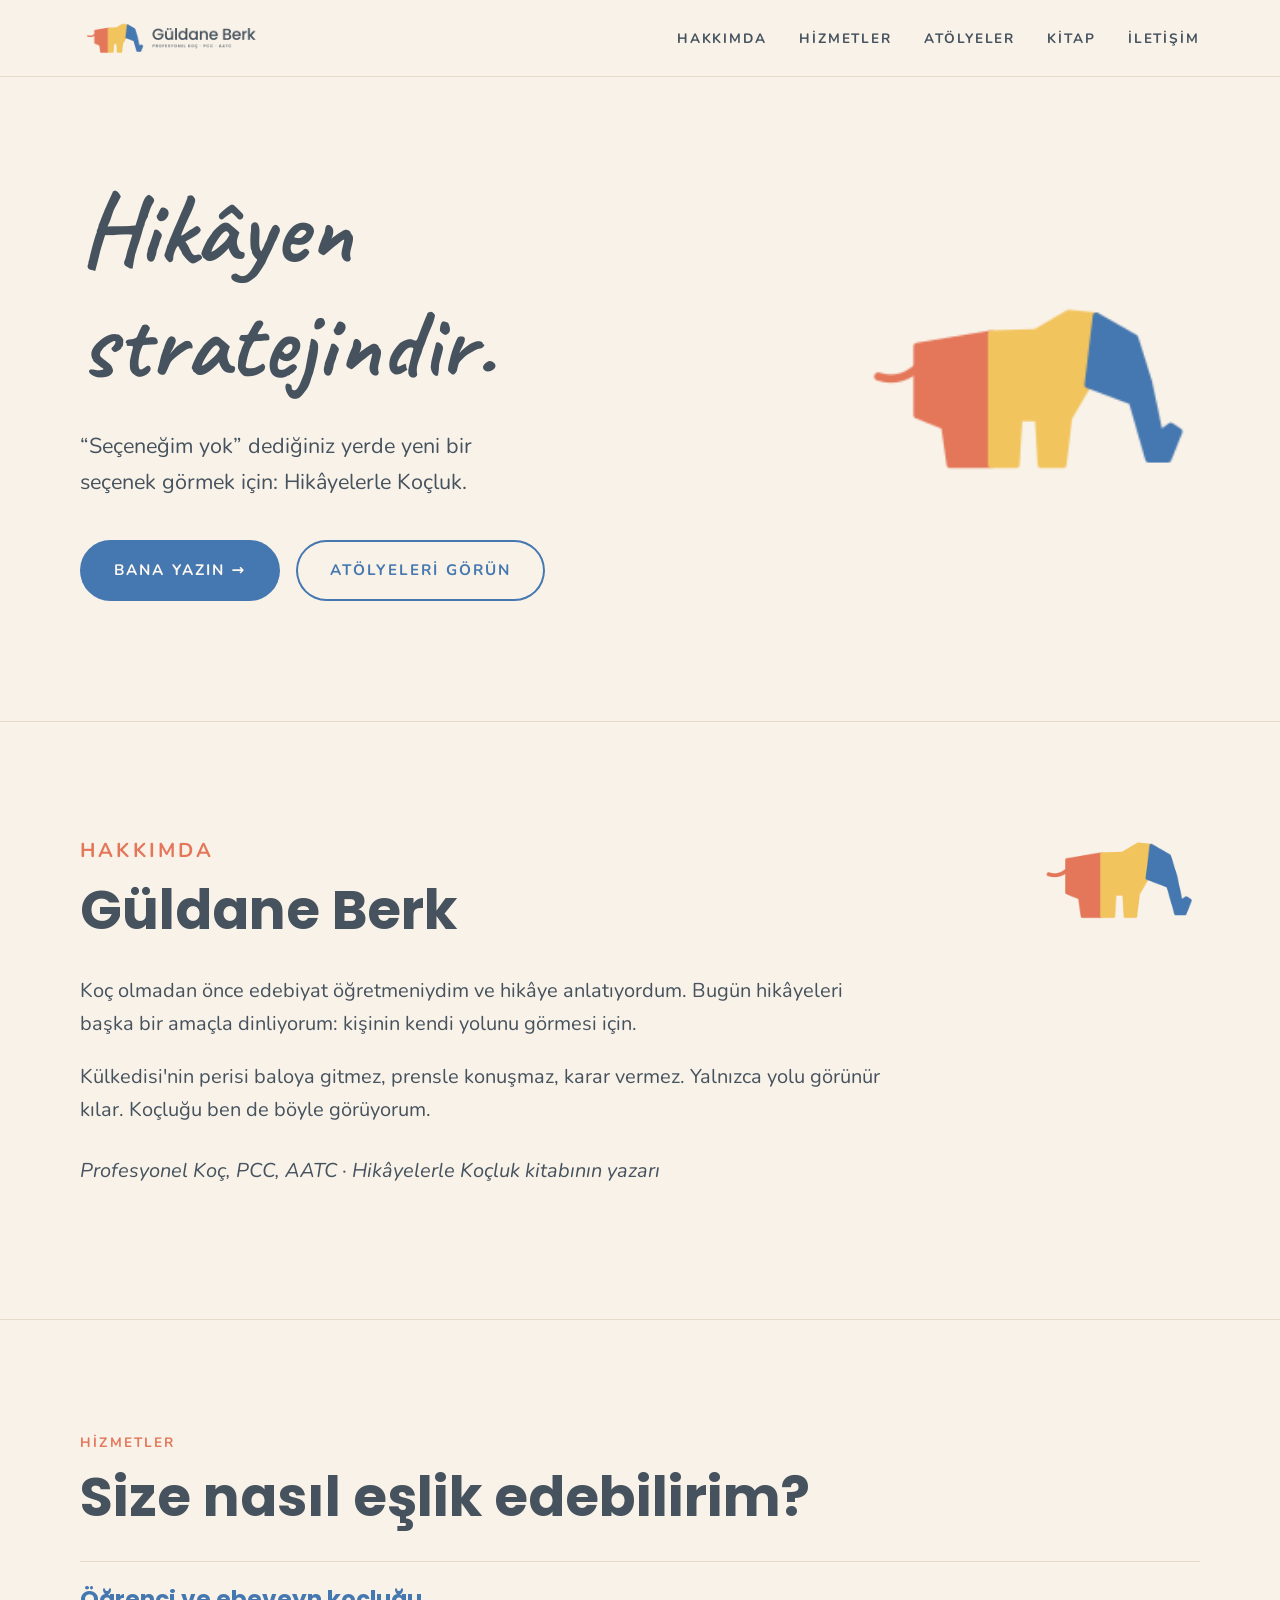
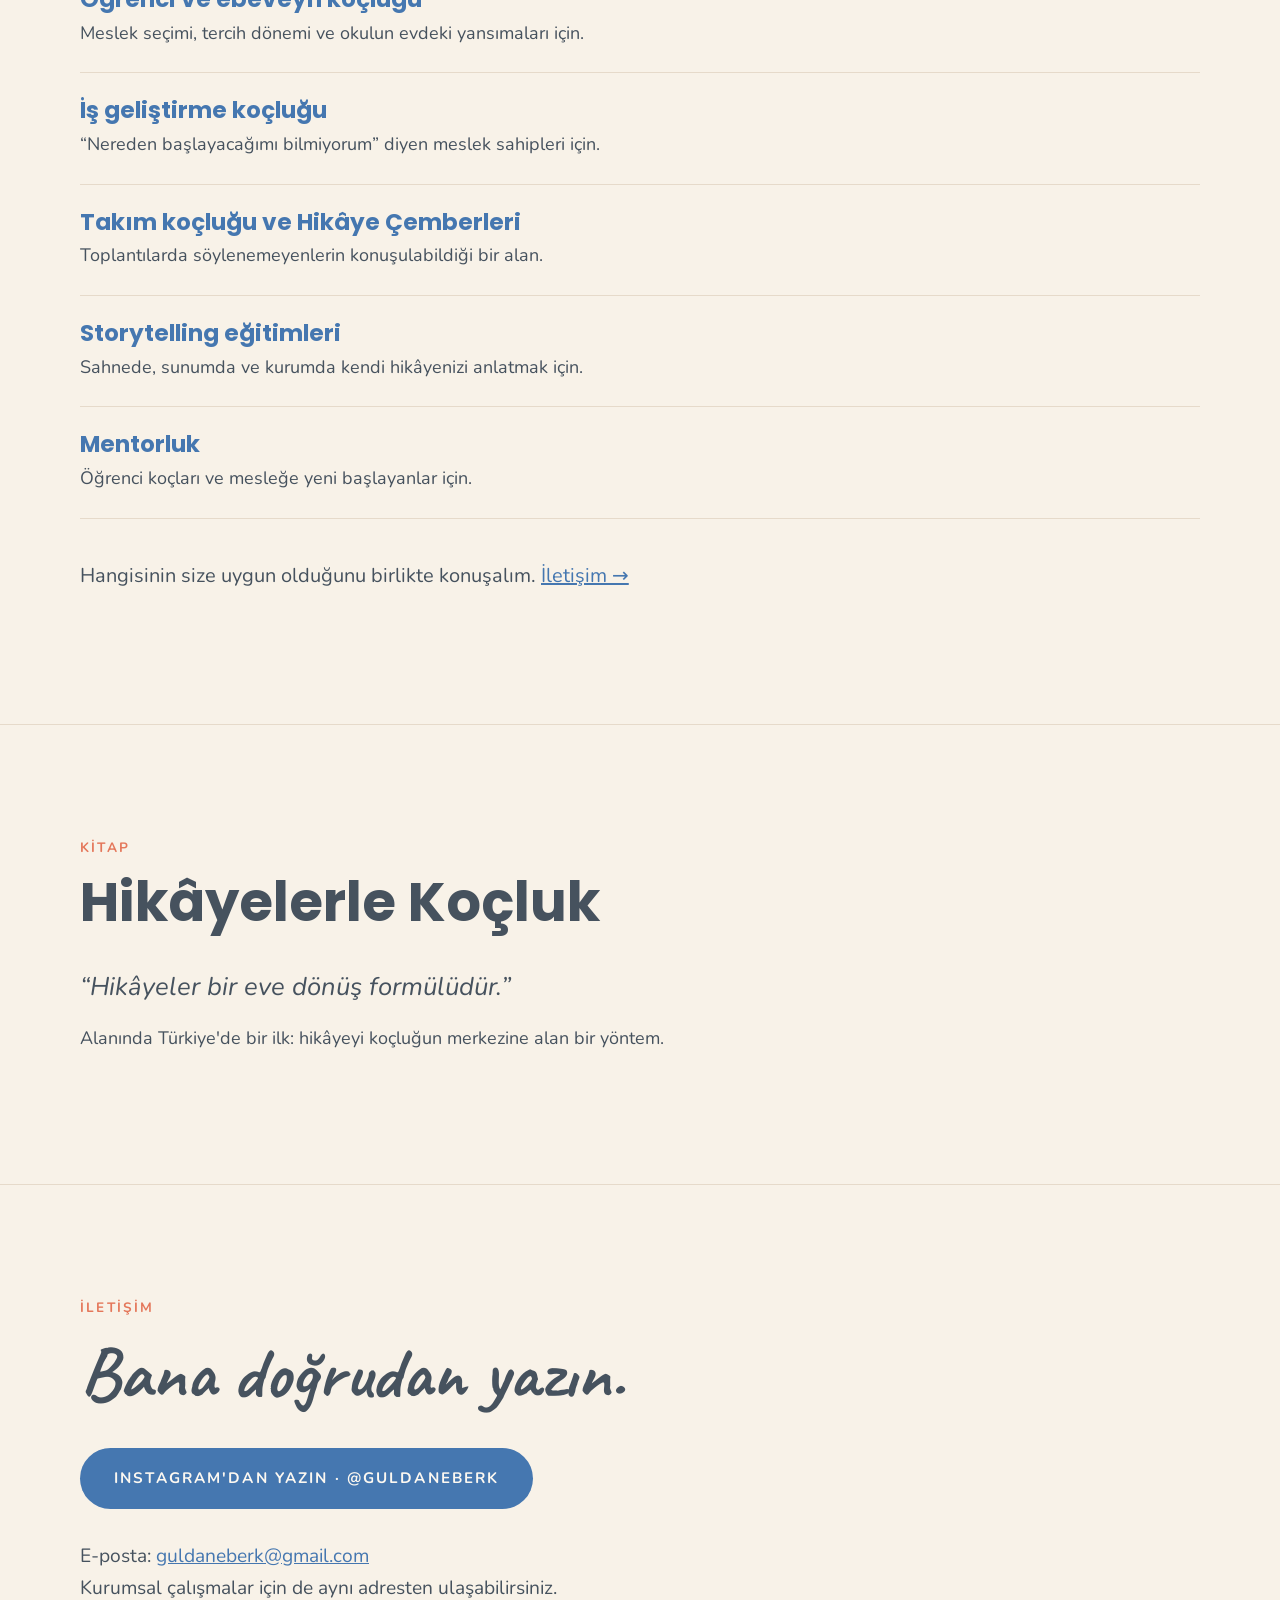
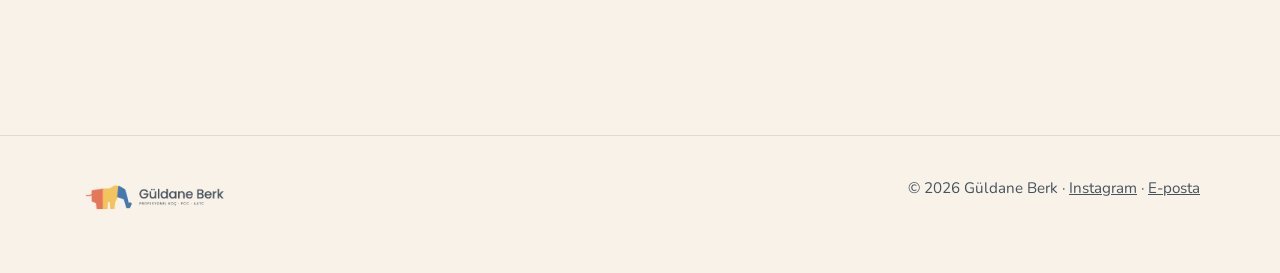
==== index.html @ 50db598b "İlk sürüm: ana sayfa, menü, Atölyeler ve örnek etkinlik sayfası Co-Authored-By: Claude Opus 5.5 <nor" ====
<!DOCTYPE html>
<html lang="tr">
<head>
  <meta charset="utf-8">
  <meta name="viewport" content="width=device-width, initial-scale=1">
  <title>Güldane Berk · Hikâyelerle Koçluk</title>
  <meta name="description" content="Profesyonel Koç Güldane Berk (PCC, AATC). Hikâyelerle Koçluk: öğrenci ve ebeveyn koçluğu, iş geliştirme koçluğu, takım koçluğu, storytelling eğitimleri ve atölyeler.">
  <link rel="icon" type="image/png" href="assets/img/fil.png">
  <link rel="stylesheet" href="assets/css/site.css">
</head>
<body>

<header class="ust">
  <div class="kap">
    <a class="logo" href="./" aria-label="Güldane Berk ana sayfa"><img src="assets/img/logo-yatay.png" alt="Güldane Berk"></a>
    <button class="menu-dugme" aria-expanded="false" aria-controls="menu" aria-label="Menü"><span></span><span></span><span></span></button>
    <ul class="menu" id="menu">
      <li><a href="#hakkimda">Hakkımda</a></li>
      <li><a href="#hizmetler">Hizmetler</a></li>
      <li><a href="atolyeler/">Atölyeler</a></li>
      <li><a href="#kitap">Kitap</a></li>
      <li><a href="#iletisim">İletişim</a></li>
    </ul>
  </div>
</header>

<main>

  <!-- 1. Giriş -->
  <section class="giris" id="giris">
    <div class="kap">
      <div>
        <h1>Hikâyen stratejindir.</h1>
        <p class="alt">“Seçeneğim yok” dediğiniz yerde yeni bir seçenek görmek için: Hikâyelerle Koçluk.</p>
        <div class="dugmeler">
          <a class="dugme" href="https://ig.me/m/guldaneberk">Bana yazın →</a>
          <a class="dugme ikincil" href="atolyeler/">Atölyeleri görün</a>
        </div>
      </div>
      <img class="fil" src="assets/img/fil.png" alt="" aria-hidden="true">
    </div>
  </section>

  <!-- 2. Hakkımda -->
  <section class="hakkimda" id="hakkimda">
    <div class="kap">
      <div class="govde">
        <p class="etiket">Hakkımda</p>
        <h2>Güldane Berk</h2>
        <p>Koç olmadan önce edebiyat öğretmeniydim ve hikâye anlatıyordum. Bugün hikâyeleri başka bir amaçla dinliyorum: kişinin kendi yolunu görmesi için.</p>
        <p>Külkedisi'nin perisi baloya gitmez, prensle konuşmaz, karar vermez. Yalnızca yolu görünür kılar. Koçluğu ben de böyle görüyorum.</p>
        <p class="unvan">Profesyonel Koç, PCC, AATC · Hikâyelerle Koçluk kitabının yazarı</p>
      </div>
      <img class="fil-kucuk" src="assets/img/fil.png" alt="" aria-hidden="true">
    </div>
  </section>

  <!-- 3. Hizmetler -->
  <section id="hizmetler">
    <div class="kap">
      <p class="etiket">Hizmetler</p>
      <h2>Size nasıl eşlik edebilirim?</h2>
      <ul class="liste">
        <li><h3>Öğrenci ve ebeveyn koçluğu</h3><p>Meslek seçimi, tercih dönemi ve okulun evdeki yansımaları için.</p></li>
        <li><h3>İş geliştirme koçluğu</h3><p>“Nereden başlayacağımı bilmiyorum” diyen meslek sahipleri için.</p></li>
        <li><h3>Takım koçluğu ve Hikâye Çemberleri</h3><p>Toplantılarda söylenemeyenlerin konuşulabildiği bir alan.</p></li>
        <li><h3>Storytelling eğitimleri</h3><p>Sahnede, sunumda ve kurumda kendi hikâyenizi anlatmak için.</p></li>
        <li><h3>Mentorluk</h3><p>Öğrenci koçları ve mesleğe yeni başlayanlar için.</p></li>
      </ul>
      <p class="liste-alt">Hangisinin size uygun olduğunu birlikte konuşalım. <a href="#iletisim">İletişim →</a></p>
    </div>
  </section>

  <!-- 4. Kitap -->
  <section id="kitap">
    <div class="kap">
      <p class="etiket">Kitap</p>
      <h2>Hikâyelerle Koçluk</h2>
      <p class="alinti">“Hikâyeler bir eve dönüş formülüdür.”</p>
      <p>Alanında Türkiye'de bir ilk: hikâyeyi koçluğun merkezine alan bir yöntem.</p>
      <!-- Satış bağlantısı gelince: <a class="dugme" href="BAĞLANTI">Kitabı edinin</a> -->
    </div>
  </section>

  <!-- 5. İletişim -->
  <section class="iletisim" id="iletisim">
    <div class="kap">
      <p class="etiket">İletişim</p>
      <h2>Bana doğrudan yazın.</h2>
      <a class="dugme" href="https://ig.me/m/guldaneberk">Instagram'dan yazın · @guldaneberk</a>
      <div class="bilgi">
        <p>E-posta: <a href="mailto:guldaneberk@gmail.com">guldaneberk@gmail.com</a><br>
        Kurumsal çalışmalar için de aynı adresten ulaşabilirsiniz.</p>
      </div>
    </div>
  </section>

</main>

<footer class="alt-bilgi">
  <div class="kap">
    <img src="assets/img/logo-yatay.png" alt="Güldane Berk">
    <p>© 2026 Güldane Berk · <a href="https://instagram.com/guldaneberk">Instagram</a> · <a href="mailto:guldaneberk@gmail.com">E-posta</a></p>
  </div>
</footer>

<script src="assets/js/menu.js"></script>
</body>
</html>
---- assets/css/site.css ----
/* guldaneberk.com — Sıcak Düzen */

@font-face { font-family: "Poppins"; src: url("../fonts/poppins-regular.woff") format("woff"); font-weight: 400; font-display: swap; }
@font-face { font-family: "Poppins"; src: url("../fonts/poppins-medium.woff") format("woff"); font-weight: 500; font-display: swap; }
@font-face { font-family: "Poppins"; src: url("../fonts/poppins-semibold.woff") format("woff"); font-weight: 600; font-display: swap; }
@font-face { font-family: "Poppins"; src: url("../fonts/poppins-bold.woff") format("woff"); font-weight: 700; font-display: swap; }
@font-face { font-family: "Caveat"; src: url("../fonts/caveat.woff") format("woff"); font-weight: 400 700; font-display: swap; }
@font-face { font-family: "Nunito"; src: url("../fonts/nunito.woff") format("woff"); font-weight: 200 1000; font-style: normal; font-display: swap; }
@font-face { font-family: "Nunito"; src: url("../fonts/nunito-italic.woff") format("woff"); font-weight: 200 1000; font-style: italic; font-display: swap; }

:root {
  --gok: #4577B0;      /* Gök Mavisi — ana renk */
  --mercan: #E4775A;   /* Mercan — vurgu */
  --gunes: #F2C45E;    /* Güneş — ikinci vurgu */
  --murekkep: #46525E; /* Mürekkep Gri — bütün metinler */
  --kum: #E6DACA;      /* Kum — çizgi, çerçeve */
  --kagit: #F8F2E8;    /* Defter Kâğıdı — zemin */
  --kart: #FCF8F1;     /* Açık kart */
  --genislik: 1120px;
  --baslik: "Poppins", system-ui, sans-serif;
  --elyazisi: "Caveat", cursive;
  --govde: "Nunito", system-ui, sans-serif;
}

* { box-sizing: border-box; }
html { scroll-behavior: smooth; scroll-padding-top: 88px; }
body {
  margin: 0;
  background: var(--kagit);
  color: var(--murekkep);
  font-family: var(--govde);
  font-size: 1.125rem;
  line-height: 1.65;
  -webkit-font-smoothing: antialiased;
}
img { max-width: 100%; display: block; }
a { color: var(--gok); }
a:focus-visible, button:focus-visible { outline: 2px solid var(--gok); outline-offset: 3px; border-radius: 4px; }

.kap { width: min(100% - 48px, var(--genislik)); margin-inline: auto; }

/* Üst menü */
.ust {
  position: sticky; top: 0; z-index: 10;
  background: rgba(248, 242, 232, 0.94);
  backdrop-filter: blur(6px);
  border-bottom: 1px solid var(--kum);
}
.ust .kap { display: flex; align-items: center; justify-content: space-between; height: 76px; }
.ust .logo img { height: 44px; width: auto; }
.menu { display: flex; gap: 32px; list-style: none; margin: 0; padding: 0; }
.menu a {
  font-family: var(--govde); font-weight: 700; font-size: 0.85rem;
  letter-spacing: 0.14em; text-transform: uppercase; text-decoration: none;
  color: var(--murekkep); padding: 6px 0; border-bottom: 2px solid transparent;
}
.menu a:hover, .menu a[aria-current="page"] { border-bottom-color: var(--mercan); }
.menu-dugme { display: none; background: none; border: 0; padding: 8px; cursor: pointer; color: var(--murekkep); }
.menu-dugme span { display: block; width: 24px; height: 2px; background: currentColor; margin: 5px 0; }

@media (max-width: 860px) {
  .menu-dugme { display: block; }
  .menu {
    display: none; position: absolute; top: 76px; left: 0; right: 0;
    flex-direction: column; gap: 0; background: var(--kagit);
    border-bottom: 1px solid var(--kum); padding: 8px 24px 20px;
  }
  .menu.acik { display: flex; }
  .menu a { display: block; padding: 14px 0; border-bottom: 1px solid var(--kum); }
}

/* Bölümler */
section { padding: 112px 0; }
section + section { border-top: 1px solid var(--kum); }
.etiket {
  font-family: var(--govde); font-weight: 700; font-size: 0.85rem;
  letter-spacing: 0.16em; text-transform: uppercase; color: var(--mercan); margin: 0 0 12px;
}
h1, h2, h3 { font-family: var(--baslik); font-weight: 700; line-height: 1.15; margin: 0; }
h2 { font-size: clamp(2.2rem, 4.5vw, 3.4rem); margin-bottom: 32px; }
h3 { font-size: 1.45rem; color: var(--gok); margin-bottom: 6px; }
p { margin: 0 0 1em; max-width: 68ch; }
.elyazisi { font-family: var(--elyazisi); font-weight: 700; line-height: 1.05; }

/* Giriş */
.giris { padding: 96px 0 120px; }
.giris .kap { display: grid; grid-template-columns: 1.4fr 1fr; gap: 48px; align-items: center; }
.giris h1 { font-family: var(--elyazisi); font-size: clamp(3.4rem, 8vw, 6.2rem); margin-bottom: 28px; }
.giris .alt { font-size: 1.35rem; max-width: 34ch; margin-bottom: 40px; }
.giris .fil { justify-self: end; width: min(100%, 340px); }
@media (max-width: 760px) {
  .giris .kap { grid-template-columns: 1fr; }
  .giris .fil { justify-self: start; width: 200px; order: -1; }
}

.dugme {
  display: inline-block; background: var(--gok); color: var(--kart);
  font-weight: 700; font-size: 0.95rem; letter-spacing: 0.14em; text-transform: uppercase;
  text-decoration: none; padding: 18px 34px; border-radius: 999px;
  transition: background 0.15s ease;
}
.dugme:hover { background: #3A6699; }
.dugme.ikincil { background: transparent; color: var(--gok); box-shadow: inset 0 0 0 2px var(--gok); }
.dugme.ikincil:hover { background: var(--gok); color: var(--kart); }
.dugmeler { display: flex; gap: 16px; flex-wrap: wrap; }

/* Hakkımda */
.hakkimda .kap { display: grid; grid-template-columns: 1fr auto; gap: 48px; }
.hakkimda .fil-kucuk { width: 160px; }
.hakkimda .govde p { font-size: 1.25rem; }
.unvan { font-style: italic; margin-top: 28px; }
@media (max-width: 760px) { .hakkimda .kap { grid-template-columns: 1fr; } .hakkimda .fil-kucuk { display: none; } }

/* Hizmetler */
.liste { list-style: none; margin: 0; padding: 0; border-top: 1px solid var(--kum); }
.liste li { padding: 24px 0; border-bottom: 1px solid var(--kum); }
.liste p { margin: 0; }
.liste-alt { margin-top: 40px; font-size: 1.25rem; }

/* Kitap */
.alinti { font-style: italic; font-size: 1.6rem; margin-bottom: 16px; }

/* İletişim */
.iletisim h2 { font-family: var(--elyazisi); font-size: clamp(3rem, 6vw, 4.6rem); }
.iletisim .bilgi { margin-top: 32px; font-size: 1.2rem; }

/* Atölyeler */
.kartlar { display: grid; grid-template-columns: repeat(auto-fill, minmax(320px, 1fr)); gap: 28px; margin-top: 48px; }
.kart {
  background: var(--kart); border: 1px solid var(--kum); border-radius: 20px;
  padding: 32px; display: flex; flex-direction: column;
}
.kart .kimler { margin-bottom: 18px; }
.kart .detay { font-size: 1rem; margin: 0; }
.kart .detay span { display: block; }
.kart .ileri { margin-top: auto; padding-top: 24px; font-weight: 700; letter-spacing: 0.12em; font-size: 0.85rem; text-transform: uppercase; text-decoration: none; }
.kart .ileri:hover { text-decoration: underline; }

/* Etkinlik sayfası */
.etkinlik h1 { font-size: clamp(2.4rem, 5vw, 3.8rem); margin-bottom: 28px; }
.kazanim { padding-left: 1.2em; margin: 0 0 32px; }
.kazanim li { margin-bottom: 6px; }
.bilgi-kutu {
  background: var(--kart); border: 1px solid var(--kum); border-radius: 20px;
  padding: 28px 32px; margin: 32px 0 40px; display: grid;
  grid-template-columns: repeat(auto-fit, minmax(180px, 1fr)); gap: 20px;
}
.bilgi-kutu dt { font-weight: 700; font-size: 0.8rem; letter-spacing: 0.14em; text-transform: uppercase; color: var(--mercan); }
.bilgi-kutu dd { margin: 4px 0 0; }
.geri { display: inline-block; margin-bottom: 32px; font-weight: 700; text-decoration: none; font-size: 0.95rem; }
.taslak-uyari {
  background: var(--gunes); color: var(--murekkep); text-align: center;
  font-size: 0.9rem; font-weight: 700; padding: 8px 16px;
}

/* Alt bilgi */
.alt-bilgi { border-top: 1px solid var(--kum); padding: 40px 0 56px; font-size: 0.95rem; }
.alt-bilgi .kap { display: flex; justify-content: space-between; align-items: center; gap: 24px; flex-wrap: wrap; }
.alt-bilgi img { height: 36px; width: auto; }
.alt-bilgi a { color: var(--murekkep); }
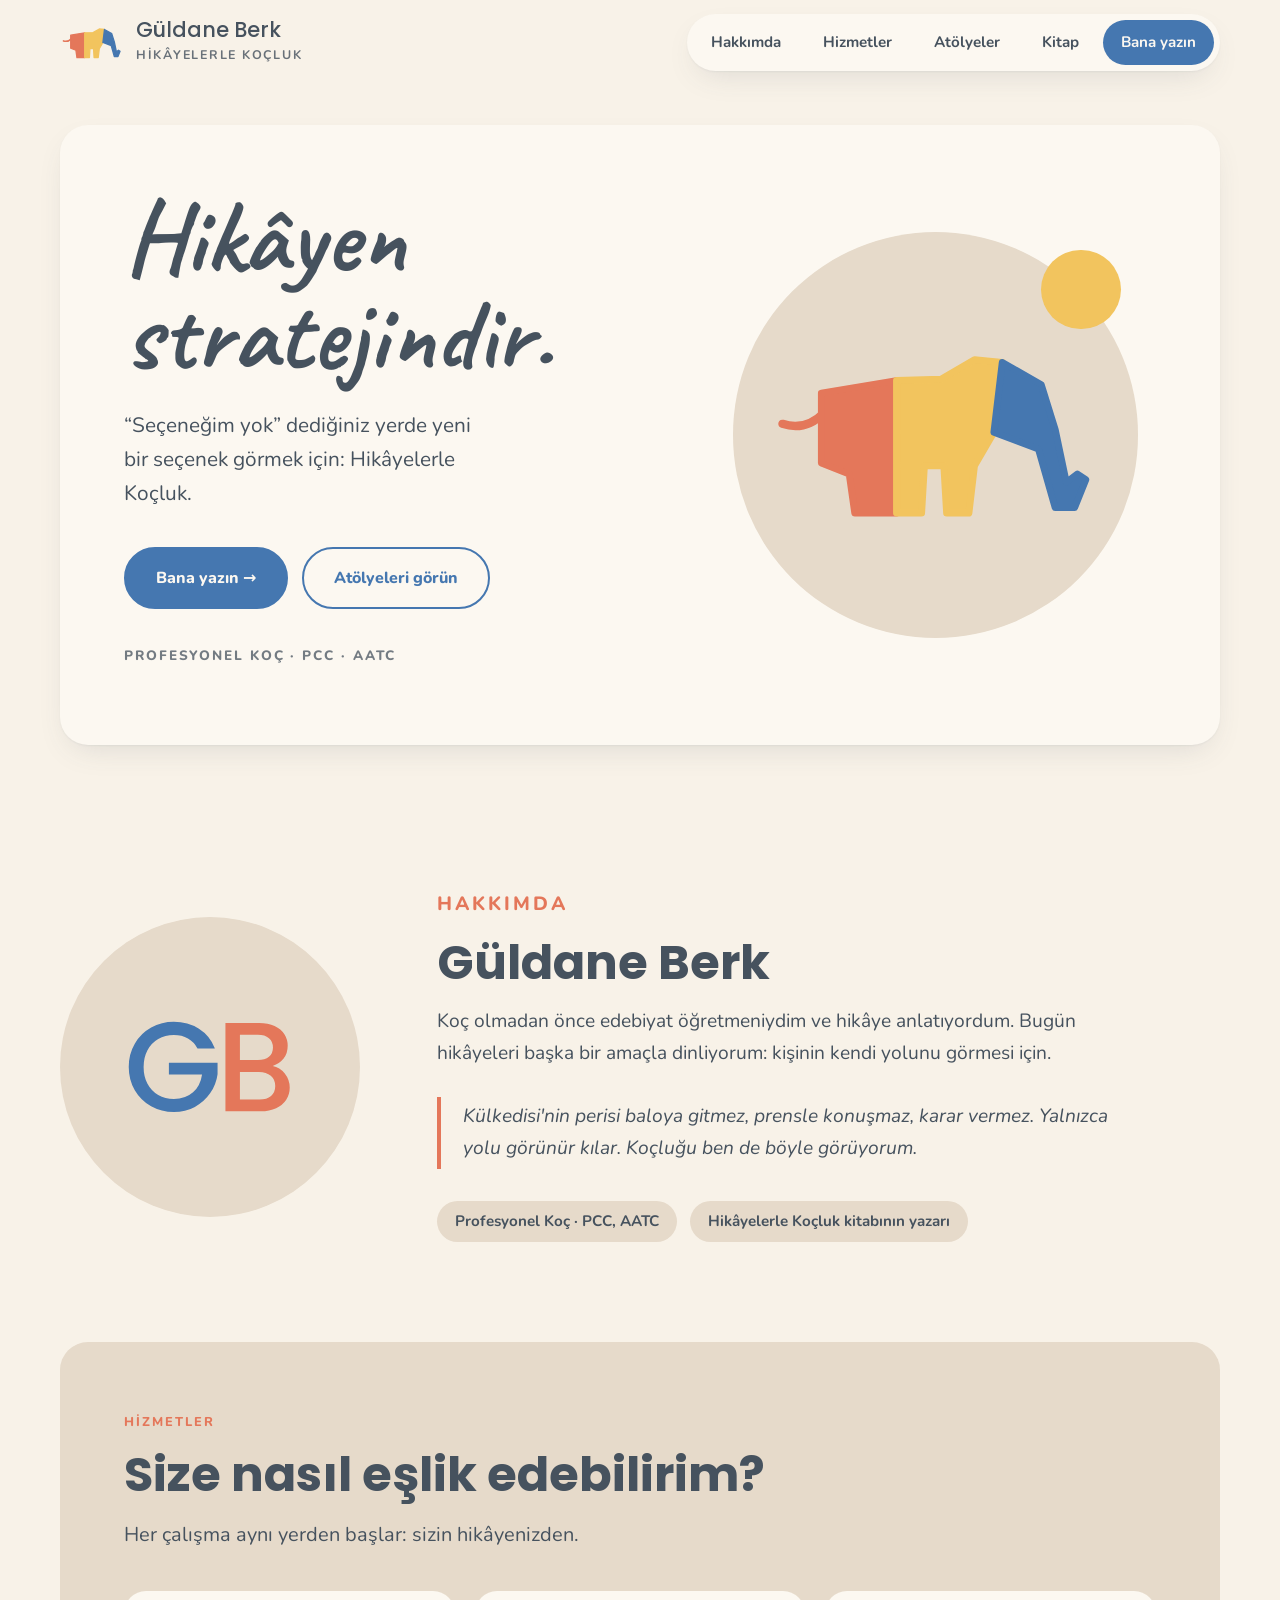
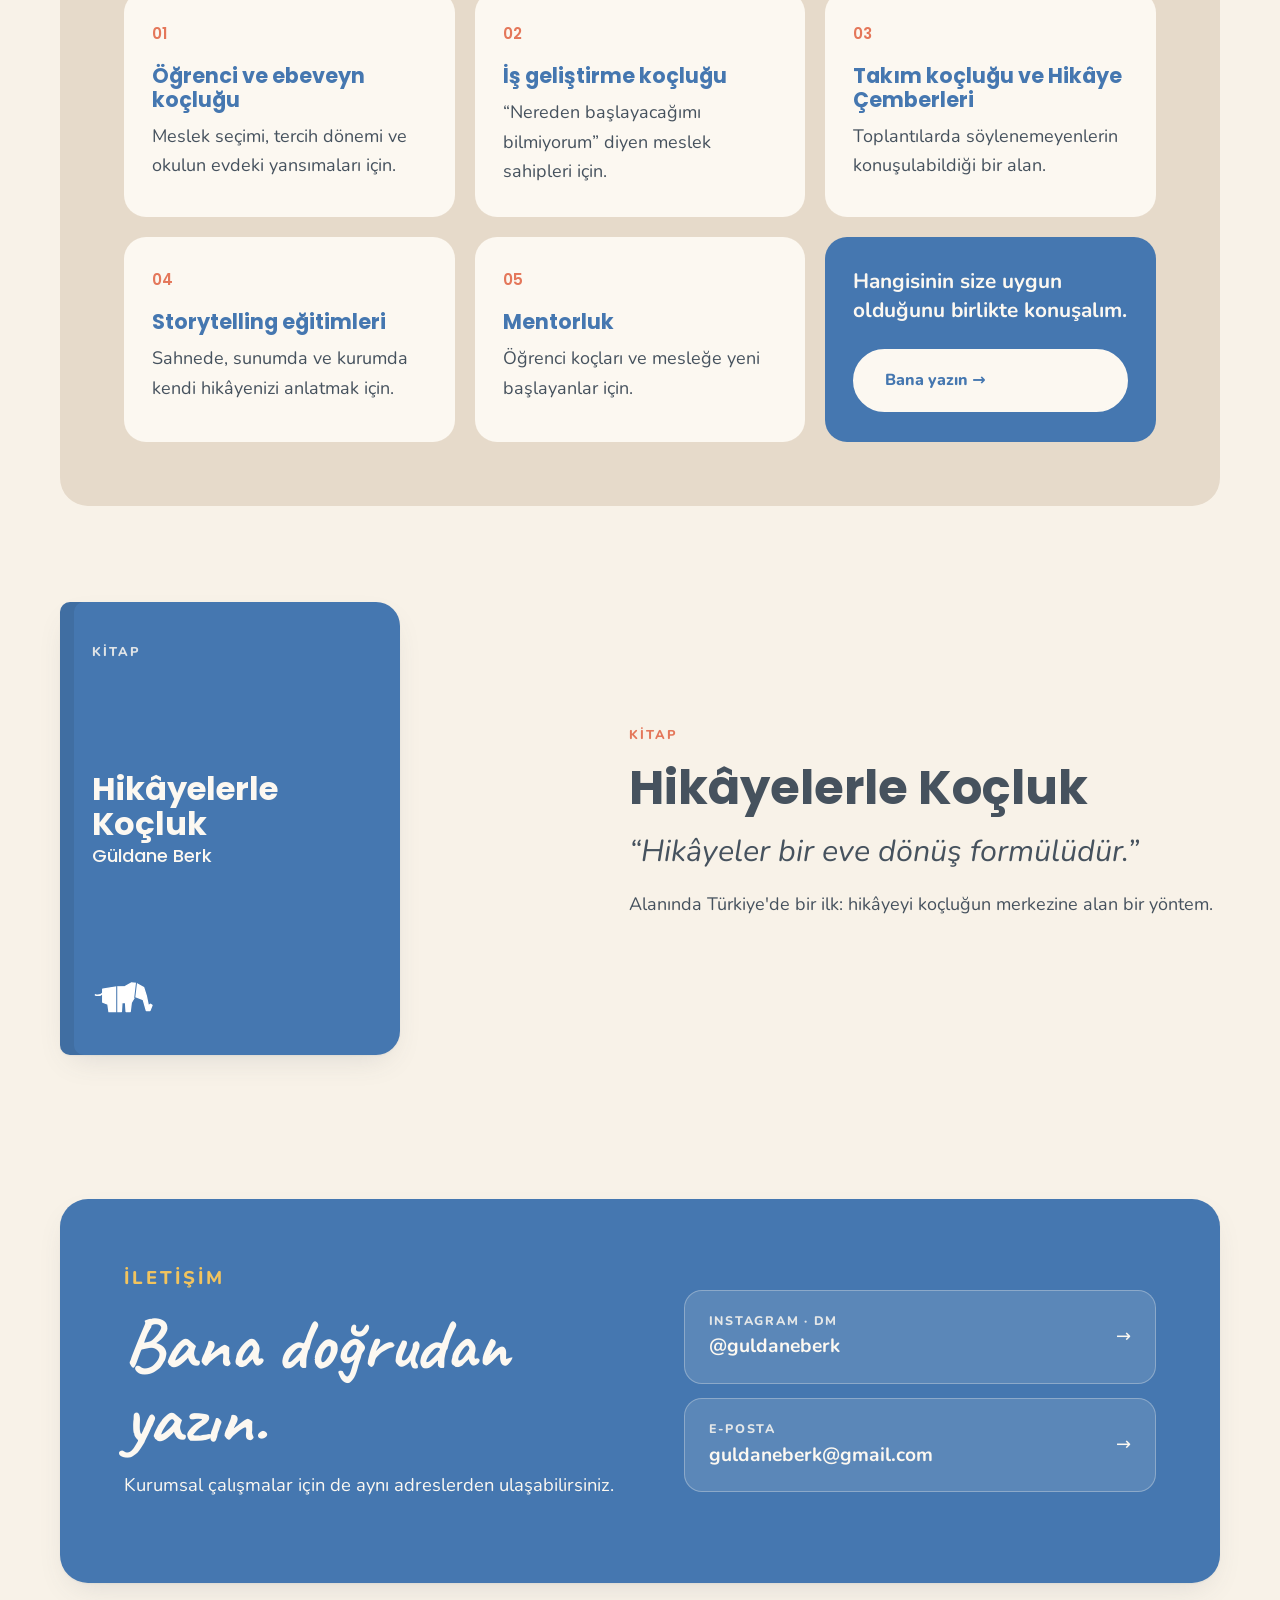
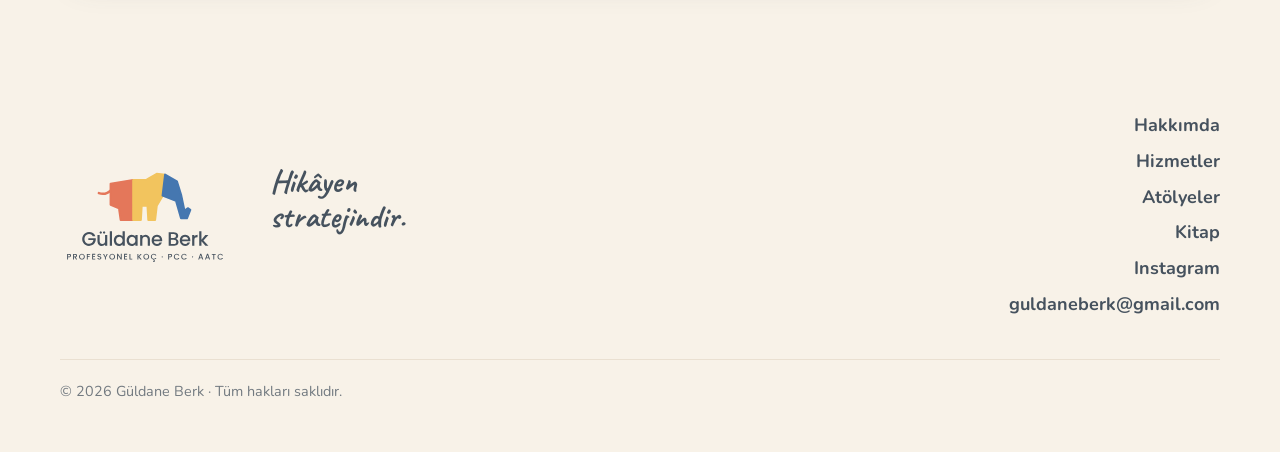
==== commit 739a3eef: "Yeni tasarım: kartlar ve renkli alanlar, gerçek logolar, okunur üst menü Co-Authored-By: Claude Opus" ====
--- a/index.html
+++ b/index.html
@@ -5,21 +5,26 @@
   <meta name="viewport" content="width=device-width, initial-scale=1">
   <title>Güldane Berk · Hikâyelerle Koçluk</title>
   <meta name="description" content="Profesyonel Koç Güldane Berk (PCC, AATC). Hikâyelerle Koçluk: öğrenci ve ebeveyn koçluğu, iş geliştirme koçluğu, takım koçluğu, storytelling eğitimleri ve atölyeler.">
-  <link rel="icon" type="image/png" href="assets/img/fil.png">
+  <meta name="theme-color" content="#F8F2E8">
+  <link rel="icon" type="image/svg+xml" href="assets/img/monogram.svg">
+  <link rel="icon" type="image/png" href="assets/img/favicon.png">
+  <link rel="apple-touch-icon" href="assets/img/apple-touch-icon.png">
   <link rel="stylesheet" href="assets/css/site.css">
 </head>
 <body>
-
 <header class="ust">
   <div class="kap">
-    <a class="logo" href="./" aria-label="Güldane Berk ana sayfa"><img src="assets/img/logo-yatay.png" alt="Güldane Berk"></a>
-    <button class="menu-dugme" aria-expanded="false" aria-controls="menu" aria-label="Menü"><span></span><span></span><span></span></button>
+    <a class="marka" href="./" aria-label="Güldane Berk ana sayfa">
+      <img src="assets/img/fil.svg" alt="" width="64" height="36">
+      <span><span class="marka-ad">Güldane Berk</span><span class="marka-alt">Hikâyelerle Koçluk</span></span>
+    </a>
+    <button class="menu-dugme" aria-expanded="false" aria-controls="menu" aria-label="Menüyü aç"><span></span><span></span><span></span></button>
     <ul class="menu" id="menu">
       <li><a href="#hakkimda">Hakkımda</a></li>
       <li><a href="#hizmetler">Hizmetler</a></li>
       <li><a href="atolyeler/">Atölyeler</a></li>
       <li><a href="#kitap">Kitap</a></li>
-      <li><a href="#iletisim">İletişim</a></li>
+      <li><a class="yaz" href="#iletisim">Bana yazın</a></li>
     </ul>
   </div>
 </header>
@@ -29,68 +34,86 @@
   <!-- 1. Giriş -->
   <section class="giris" id="giris">
     <div class="kap">
-      <div>
-        <h1>Hikâyen stratejindir.</h1>
-        <p class="alt">“Seçeneğim yok” dediğiniz yerde yeni bir seçenek görmek için: Hikâyelerle Koçluk.</p>
-        <div class="dugmeler">
-          <a class="dugme" href="https://ig.me/m/guldaneberk">Bana yazın →</a>
-          <a class="dugme ikincil" href="atolyeler/">Atölyeleri görün</a>
+      <div class="panel">
+        <div>
+          <h1>Hikâyen stratejindir.</h1>
+          <p class="alt">“Seçeneğim yok” dediğiniz yerde yeni bir seçenek görmek için: Hikâyelerle Koçluk.</p>
+          <div class="dugmeler">
+            <a class="dugme" href="https://ig.me/m/guldaneberk">Bana yazın →</a>
+            <a class="dugme ikincil" href="atolyeler/">Atölyeleri görün</a>
+          </div>
+          <p class="unvan-satiri">Profesyonel Koç · PCC · AATC</p>
         </div>
+        <div class="fil-sahne"><img src="assets/img/fil.svg" alt="" width="544" height="306"></div>
       </div>
-      <img class="fil" src="assets/img/fil.png" alt="" aria-hidden="true">
     </div>
   </section>
 
   <!-- 2. Hakkımda -->
   <section class="hakkimda" id="hakkimda">
-    <div class="kap">
-      <div class="govde">
+    <div class="kap icerik">
+      <img class="monogram" src="assets/img/monogram.svg" alt="" width="300" height="300">
+      <div class="metin">
         <p class="etiket">Hakkımda</p>
-        <h2>Güldane Berk</h2>
+        <h2 class="bolum-baslik">Güldane Berk</h2>
         <p>Koç olmadan önce edebiyat öğretmeniydim ve hikâye anlatıyordum. Bugün hikâyeleri başka bir amaçla dinliyorum: kişinin kendi yolunu görmesi için.</p>
-        <p>Külkedisi'nin perisi baloya gitmez, prensle konuşmaz, karar vermez. Yalnızca yolu görünür kılar. Koçluğu ben de böyle görüyorum.</p>
-        <p class="unvan">Profesyonel Koç, PCC, AATC · Hikâyelerle Koçluk kitabının yazarı</p>
+        <p class="peri">Külkedisi'nin perisi baloya gitmez, prensle konuşmaz, karar vermez. Yalnızca yolu görünür kılar. Koçluğu ben de böyle görüyorum.</p>
+        <span class="rozet">Profesyonel Koç · PCC, AATC</span>
+        <span class="rozet">Hikâyelerle Koçluk kitabının yazarı</span>
       </div>
-      <img class="fil-kucuk" src="assets/img/fil.png" alt="" aria-hidden="true">
     </div>
   </section>
 
   <!-- 3. Hizmetler -->
-  <section id="hizmetler">
+  <section class="hizmetler-dis" id="hizmetler">
     <div class="kap">
-      <p class="etiket">Hizmetler</p>
-      <h2>Size nasıl eşlik edebilirim?</h2>
-      <ul class="liste">
-        <li><h3>Öğrenci ve ebeveyn koçluğu</h3><p>Meslek seçimi, tercih dönemi ve okulun evdeki yansımaları için.</p></li>
-        <li><h3>İş geliştirme koçluğu</h3><p>“Nereden başlayacağımı bilmiyorum” diyen meslek sahipleri için.</p></li>
-        <li><h3>Takım koçluğu ve Hikâye Çemberleri</h3><p>Toplantılarda söylenemeyenlerin konuşulabildiği bir alan.</p></li>
-        <li><h3>Storytelling eğitimleri</h3><p>Sahnede, sunumda ve kurumda kendi hikâyenizi anlatmak için.</p></li>
-        <li><h3>Mentorluk</h3><p>Öğrenci koçları ve mesleğe yeni başlayanlar için.</p></li>
-      </ul>
-      <p class="liste-alt">Hangisinin size uygun olduğunu birlikte konuşalım. <a href="#iletisim">İletişim →</a></p>
+      <div class="hizmetler panel" style="box-shadow:none">
+        <p class="etiket">Hizmetler</p>
+        <h2 class="bolum-baslik">Size nasıl eşlik edebilirim?</h2>
+        <p class="giris-metni">Her çalışma aynı yerden başlar: sizin hikâyenizden.</p>
+        <div class="izgara">
+          <article class="hizmet"><span class="no">01</span><h3>Öğrenci ve ebeveyn koçluğu</h3><p>Meslek seçimi, tercih dönemi ve okulun evdeki yansımaları için.</p></article>
+          <article class="hizmet"><span class="no">02</span><h3>İş geliştirme koçluğu</h3><p>“Nereden başlayacağımı bilmiyorum” diyen meslek sahipleri için.</p></article>
+          <article class="hizmet"><span class="no">03</span><h3>Takım koçluğu ve Hikâye Çemberleri</h3><p>Toplantılarda söylenemeyenlerin konuşulabildiği bir alan.</p></article>
+          <article class="hizmet"><span class="no">04</span><h3>Storytelling eğitimleri</h3><p>Sahnede, sunumda ve kurumda kendi hikâyenizi anlatmak için.</p></article>
+          <article class="hizmet"><span class="no">05</span><h3>Mentorluk</h3><p>Öğrenci koçları ve mesleğe yeni başlayanlar için.</p></article>
+          <article class="hizmet davet"><p>Hangisinin size uygun olduğunu birlikte konuşalım.</p><a class="dugme beyaz" href="#iletisim">Bana yazın →</a></article>
+        </div>
+      </div>
     </div>
   </section>
 
   <!-- 4. Kitap -->
-  <section id="kitap">
-    <div class="kap">
-      <p class="etiket">Kitap</p>
-      <h2>Hikâyelerle Koçluk</h2>
-      <p class="alinti">“Hikâyeler bir eve dönüş formülüdür.”</p>
-      <p>Alanında Türkiye'de bir ilk: hikâyeyi koçluğun merkezine alan bir yöntem.</p>
-      <!-- Satış bağlantısı gelince: <a class="dugme" href="BAĞLANTI">Kitabı edinin</a> -->
+  <section class="kitap" id="kitap">
+    <div class="kap icerik">
+      <div class="kitap-kart" aria-hidden="true">
+        <span class="kk-ust">Kitap</span>
+        <div><div class="kk-ad">Hikâyelerle Koçluk</div><div class="kk-alt">Güldane Berk</div></div>
+        <img src="assets/img/fil-beyaz.svg" alt="">
+      </div>
+      <div>
+        <p class="etiket">Kitap</p>
+        <h2 class="bolum-baslik">Hikâyelerle Koçluk</h2>
+        <p class="alinti">“Hikâyeler bir eve dönüş formülüdür.”</p>
+        <p>Alanında Türkiye'de bir ilk: hikâyeyi koçluğun merkezine alan bir yöntem.</p>
+        <!-- Satış bağlantısı gelince açın: <a class="dugme" href="BAĞLANTI">Kitabı edinin →</a> -->
+      </div>
     </div>
   </section>
 
   <!-- 5. İletişim -->
   <section class="iletisim" id="iletisim">
     <div class="kap">
-      <p class="etiket">İletişim</p>
-      <h2>Bana doğrudan yazın.</h2>
-      <a class="dugme" href="https://ig.me/m/guldaneberk">Instagram'dan yazın · @guldaneberk</a>
-      <div class="bilgi">
-        <p>E-posta: <a href="mailto:guldaneberk@gmail.com">guldaneberk@gmail.com</a><br>
-        Kurumsal çalışmalar için de aynı adresten ulaşabilirsiniz.</p>
+      <div class="panel">
+        <div>
+          <p class="etiket">İletişim</p>
+          <h2>Bana doğrudan yazın.</h2>
+          <p>Kurumsal çalışmalar için de aynı adreslerden ulaşabilirsiniz.</p>
+        </div>
+        <div class="yollar">
+          <a class="yol" href="https://ig.me/m/guldaneberk"><span><small>Instagram · DM</small><strong>@guldaneberk</strong></span><span aria-hidden="true">→</span></a>
+          <a class="yol" href="mailto:guldaneberk@gmail.com"><span><small>E-posta</small><strong>guldaneberk@gmail.com</strong></span><span aria-hidden="true">→</span></a>
+        </div>
       </div>
     </div>
   </section>
@@ -99,8 +122,17 @@
 
 <footer class="alt-bilgi">
   <div class="kap">
-    <img src="assets/img/logo-yatay.png" alt="Güldane Berk">
-    <p>© 2026 Güldane Berk · <a href="https://instagram.com/guldaneberk">Instagram</a> · <a href="mailto:guldaneberk@gmail.com">E-posta</a></p>
+    <img class="logo-dikey" src="assets/img/logo-dikey.svg" alt="Güldane Berk · Profesyonel Koç · PCC · AATC" width="170" height="102">
+    <p class="slogan">Hikâyen<br>stratejindir.</p>
+    <nav aria-label="Alt menü">
+      <a href="#hakkimda">Hakkımda</a>
+      <a href="#hizmetler">Hizmetler</a>
+      <a href="atolyeler/">Atölyeler</a>
+      <a href="#kitap">Kitap</a>
+      <a href="https://instagram.com/guldaneberk">Instagram</a>
+      <a href="mailto:guldaneberk@gmail.com">guldaneberk@gmail.com</a>
+    </nav>
+    <p class="telif">© 2026 Güldane Berk · Tüm hakları saklıdır.</p>
   </div>
 </footer>
 
--- a/assets/css/site.css
+++ b/assets/css/site.css
@@ -10,151 +10,209 @@
 
 :root {
   --gok: #4577B0;      /* Gök Mavisi — ana renk */
+  --gok-koyu: #3A6699;
   --mercan: #E4775A;   /* Mercan — vurgu */
   --gunes: #F2C45E;    /* Güneş — ikinci vurgu */
   --murekkep: #46525E; /* Mürekkep Gri — bütün metinler */
-  --kum: #E6DACA;      /* Kum — çizgi, çerçeve */
+  --kum: #E6DACA;      /* Kum — çerçeve, ikincil zemin */
   --kagit: #F8F2E8;    /* Defter Kâğıdı — zemin */
   --kart: #FCF8F1;     /* Açık kart */
-  --genislik: 1120px;
+  --genislik: 1160px;
+  --yuvarlak: 28px;
+  --golge: 0 1px 2px rgba(70, 82, 94, 0.06), 0 12px 32px -12px rgba(70, 82, 94, 0.18);
   --baslik: "Poppins", system-ui, sans-serif;
   --elyazisi: "Caveat", cursive;
   --govde: "Nunito", system-ui, sans-serif;
 }
 
 * { box-sizing: border-box; }
-html { scroll-behavior: smooth; scroll-padding-top: 88px; }
+html { scroll-behavior: smooth; scroll-padding-top: 96px; }
 body {
-  margin: 0;
-  background: var(--kagit);
-  color: var(--murekkep);
-  font-family: var(--govde);
-  font-size: 1.125rem;
-  line-height: 1.65;
+  margin: 0; background: var(--kagit); color: var(--murekkep);
+  font-family: var(--govde); font-size: 1.125rem; line-height: 1.65;
   -webkit-font-smoothing: antialiased;
 }
 img { max-width: 100%; display: block; }
 a { color: var(--gok); }
-a:focus-visible, button:focus-visible { outline: 2px solid var(--gok); outline-offset: 3px; border-radius: 4px; }
+a:focus-visible, button:focus-visible { outline: 2px solid var(--gok); outline-offset: 3px; border-radius: 6px; }
+p { margin: 0 0 1em; }
+h1, h2, h3 { font-family: var(--baslik); font-weight: 700; line-height: 1.15; margin: 0; }
 
 .kap { width: min(100% - 48px, var(--genislik)); margin-inline: auto; }
 
-/* Üst menü */
-.ust {
-  position: sticky; top: 0; z-index: 10;
-  background: rgba(248, 242, 232, 0.94);
-  backdrop-filter: blur(6px);
-  border-bottom: 1px solid var(--kum);
-}
-.ust .kap { display: flex; align-items: center; justify-content: space-between; height: 76px; }
-.ust .logo img { height: 44px; width: auto; }
-.menu { display: flex; gap: 32px; list-style: none; margin: 0; padding: 0; }
+/* ───────── Üst menü ───────── */
+.ust { position: sticky; top: 0; z-index: 20; padding: 14px 0; background: var(--kagit); transition: box-shadow .2s; }
+.ust.golgeli { box-shadow: 0 6px 24px -14px rgba(70, 82, 94, 0.35); }
+.ust .kap { display: flex; align-items: center; justify-content: space-between; gap: 24px; }
+.marka { display: flex; align-items: center; gap: 12px; text-decoration: none; color: var(--murekkep); }
+.marka img { width: 64px; height: auto; }
+.marka-ad { font-family: var(--baslik); font-weight: 500; font-size: 1.3rem; line-height: 1.1; display: block; }
+.marka-alt { font-size: 0.78rem; font-weight: 700; letter-spacing: 0.14em; text-transform: uppercase; opacity: .8; display: block; margin-top: 3px; }
+
+.menu { display: flex; align-items: center; gap: 6px; list-style: none; margin: 0; padding: 6px; background: var(--kart); border-radius: 999px; box-shadow: var(--golge); }
 .menu a {
-  font-family: var(--govde); font-weight: 700; font-size: 0.85rem;
-  letter-spacing: 0.14em; text-transform: uppercase; text-decoration: none;
-  color: var(--murekkep); padding: 6px 0; border-bottom: 2px solid transparent;
-}
-.menu a:hover, .menu a[aria-current="page"] { border-bottom-color: var(--mercan); }
-.menu-dugme { display: none; background: none; border: 0; padding: 8px; cursor: pointer; color: var(--murekkep); }
-.menu-dugme span { display: block; width: 24px; height: 2px; background: currentColor; margin: 5px 0; }
-
-@media (max-width: 860px) {
+  display: block; padding: 10px 18px; border-radius: 999px;
+  font-weight: 700; font-size: 0.95rem; text-decoration: none; color: var(--murekkep);
+}
+.menu a:hover { background: var(--kagit); }
+.menu a[aria-current="page"] { background: var(--kum); }
+.menu a.yaz { background: var(--gok); color: var(--kart); }
+.menu a.yaz:hover { background: var(--gok-koyu); }
+.menu-dugme { display: none; background: var(--kart); border: 0; border-radius: 999px; padding: 12px 14px; cursor: pointer; color: var(--murekkep); box-shadow: var(--golge); }
+.menu-dugme span { display: block; width: 22px; height: 2px; background: currentColor; margin: 4px 0; border-radius: 2px; }
+
+@media (max-width: 920px) {
   .menu-dugme { display: block; }
   .menu {
-    display: none; position: absolute; top: 76px; left: 0; right: 0;
-    flex-direction: column; gap: 0; background: var(--kagit);
-    border-bottom: 1px solid var(--kum); padding: 8px 24px 20px;
+    display: none; position: absolute; top: calc(100% + 4px); left: 16px; right: 16px;
+    flex-direction: column; align-items: stretch; border-radius: 22px; padding: 10px;
   }
   .menu.acik { display: flex; }
-  .menu a { display: block; padding: 14px 0; border-bottom: 1px solid var(--kum); }
-}
-
-/* Bölümler */
-section { padding: 112px 0; }
-section + section { border-top: 1px solid var(--kum); }
+  .menu a { padding: 14px 18px; font-size: 1.05rem; }
+  .marka-alt { display: none; }
+}
+
+/* ───────── Ortak ───────── */
+section { padding: 72px 0; }
 .etiket {
-  font-family: var(--govde); font-weight: 700; font-size: 0.85rem;
-  letter-spacing: 0.16em; text-transform: uppercase; color: var(--mercan); margin: 0 0 12px;
-}
-h1, h2, h3 { font-family: var(--baslik); font-weight: 700; line-height: 1.15; margin: 0; }
-h2 { font-size: clamp(2.2rem, 4.5vw, 3.4rem); margin-bottom: 32px; }
-h3 { font-size: 1.45rem; color: var(--gok); margin-bottom: 6px; }
-p { margin: 0 0 1em; max-width: 68ch; }
-.elyazisi { font-family: var(--elyazisi); font-weight: 700; line-height: 1.05; }
-
-/* Giriş */
-.giris { padding: 96px 0 120px; }
-.giris .kap { display: grid; grid-template-columns: 1.4fr 1fr; gap: 48px; align-items: center; }
-.giris h1 { font-family: var(--elyazisi); font-size: clamp(3.4rem, 8vw, 6.2rem); margin-bottom: 28px; }
-.giris .alt { font-size: 1.35rem; max-width: 34ch; margin-bottom: 40px; }
-.giris .fil { justify-self: end; width: min(100%, 340px); }
-@media (max-width: 760px) {
-  .giris .kap { grid-template-columns: 1fr; }
-  .giris .fil { justify-self: start; width: 200px; order: -1; }
-}
+  display: inline-block; font-weight: 800; font-size: 0.8rem; letter-spacing: 0.16em; text-transform: uppercase;
+  color: var(--mercan); margin: 0 0 14px;
+}
+.bolum-baslik { font-size: clamp(2rem, 4.2vw, 3rem); margin-bottom: 16px; }
+.giris-metni { font-size: 1.25rem; max-width: 46ch; margin-bottom: 40px; }
 
 .dugme {
-  display: inline-block; background: var(--gok); color: var(--kart);
-  font-weight: 700; font-size: 0.95rem; letter-spacing: 0.14em; text-transform: uppercase;
-  text-decoration: none; padding: 18px 34px; border-radius: 999px;
-  transition: background 0.15s ease;
-}
-.dugme:hover { background: #3A6699; }
-.dugme.ikincil { background: transparent; color: var(--gok); box-shadow: inset 0 0 0 2px var(--gok); }
+  display: inline-flex; align-items: center; gap: 10px;
+  background: var(--gok); color: var(--kart); font-weight: 800; font-size: 1rem;
+  text-decoration: none; padding: 16px 30px; border-radius: 999px; border: 2px solid var(--gok);
+  transition: background .15s, color .15s, transform .15s;
+}
+.dugme:hover { background: var(--gok-koyu); border-color: var(--gok-koyu); transform: translateY(-1px); }
+.dugme.ikincil { background: transparent; color: var(--gok); }
 .dugme.ikincil:hover { background: var(--gok); color: var(--kart); }
-.dugmeler { display: flex; gap: 16px; flex-wrap: wrap; }
-
-/* Hakkımda */
-.hakkimda .kap { display: grid; grid-template-columns: 1fr auto; gap: 48px; }
-.hakkimda .fil-kucuk { width: 160px; }
-.hakkimda .govde p { font-size: 1.25rem; }
-.unvan { font-style: italic; margin-top: 28px; }
-@media (max-width: 760px) { .hakkimda .kap { grid-template-columns: 1fr; } .hakkimda .fil-kucuk { display: none; } }
-
-/* Hizmetler */
-.liste { list-style: none; margin: 0; padding: 0; border-top: 1px solid var(--kum); }
-.liste li { padding: 24px 0; border-bottom: 1px solid var(--kum); }
-.liste p { margin: 0; }
-.liste-alt { margin-top: 40px; font-size: 1.25rem; }
-
-/* Kitap */
-.alinti { font-style: italic; font-size: 1.6rem; margin-bottom: 16px; }
-
-/* İletişim */
-.iletisim h2 { font-family: var(--elyazisi); font-size: clamp(3rem, 6vw, 4.6rem); }
-.iletisim .bilgi { margin-top: 32px; font-size: 1.2rem; }
-
-/* Atölyeler */
-.kartlar { display: grid; grid-template-columns: repeat(auto-fill, minmax(320px, 1fr)); gap: 28px; margin-top: 48px; }
+.dugme.beyaz { background: var(--kart); color: var(--gok); border-color: var(--kart); }
+.dugme.beyaz:hover { background: var(--kagit); }
+.dugmeler { display: flex; gap: 14px; flex-wrap: wrap; }
+
+.panel { background: var(--kart); border-radius: var(--yuvarlak); box-shadow: var(--golge); padding: clamp(32px, 5vw, 64px); }
+
+/* ───────── Giriş ───────── */
+.giris { padding: 40px 0 72px; }
+.giris .panel {
+  display: grid; grid-template-columns: 1.25fr 1fr; align-items: center; gap: 40px;
+  background: var(--kart);
+}
+.giris h1 { font-family: var(--elyazisi); font-size: clamp(3.6rem, 8vw, 6.4rem); line-height: 0.95; margin-bottom: 24px; }
+.giris .alt { font-size: 1.3rem; max-width: 30ch; margin-bottom: 36px; }
+.giris .unvan-satiri { margin-top: 36px; font-size: 0.85rem; font-weight: 800; letter-spacing: 0.14em; text-transform: uppercase; opacity: .75; }
+.fil-sahne { position: relative; aspect-ratio: 1; display: grid; place-items: center; }
+.fil-sahne::before { content: ""; position: absolute; inset: 4%; background: var(--kum); border-radius: 50%; }
+.fil-sahne::after { content: ""; position: absolute; width: 18%; aspect-ratio: 1; top: 8%; right: 8%; background: var(--gunes); border-radius: 50%; }
+.fil-sahne img { position: relative; width: 78%; }
+@media (max-width: 820px) {
+  .giris .panel { grid-template-columns: 1fr; }
+  .fil-sahne { max-width: 280px; order: -1; }
+}
+
+/* ───────── Hakkımda ───────── */
+.hakkimda .icerik { display: grid; grid-template-columns: 300px 1fr; gap: clamp(32px, 6vw, 80px); align-items: center; }
+.hakkimda .monogram { width: 100%; max-width: 300px; }
+.hakkimda .metin p { font-size: 1.2rem; max-width: 58ch; }
+.hakkimda .peri {
+  font-family: var(--govde); font-style: italic; font-size: 1.3rem; border-left: 4px solid var(--mercan);
+  padding: 4px 0 4px 22px; margin: 28px 0;
+}
+.rozet { display: inline-block; background: var(--kum); border-radius: 999px; padding: 8px 18px; font-weight: 700; font-size: 0.95rem; margin: 4px 8px 4px 0; }
+@media (max-width: 760px) { .hakkimda .icerik { grid-template-columns: 1fr; } .hakkimda .monogram { max-width: 160px; } }
+
+/* ───────── Hizmetler ───────── */
+.hizmetler { background: var(--kum); border-radius: var(--yuvarlak); }
+.hizmetler-dis { padding: 24px 0; }
+.izgara { display: grid; grid-template-columns: repeat(3, 1fr); gap: 20px; }
+@media (max-width: 960px) { .izgara { grid-template-columns: repeat(2, 1fr); } }
+@media (max-width: 620px) { .izgara { grid-template-columns: 1fr; } }
+.hizmet { background: var(--kart); border-radius: 22px; padding: 30px 28px; display: flex; flex-direction: column; }
+.hizmet .no { font-family: var(--baslik); font-weight: 600; color: var(--mercan); font-size: 0.95rem; margin-bottom: 18px; }
+.hizmet h3 { font-size: 1.3rem; color: var(--gok); margin-bottom: 10px; }
+.hizmet p { margin: 0; }
+.hizmet.davet { background: var(--gok); color: var(--kart); justify-content: space-between; gap: 24px; }
+.hizmet.davet p { font-size: 1.3rem; font-weight: 700; line-height: 1.4; }
+
+/* ───────── Kitap ───────── */
+.kitap .icerik { display: grid; grid-template-columns: 1fr 1.2fr; gap: clamp(32px, 6vw, 80px); align-items: center; }
+.kitap-kart {
+  background: var(--gok); color: var(--kart); border-radius: 10px 24px 24px 10px; aspect-ratio: 3 / 4; max-width: 340px;
+  padding: 40px 32px; display: flex; flex-direction: column; justify-content: space-between;
+  box-shadow: inset 14px 0 0 rgba(0, 0, 0, 0.08), var(--golge);
+}
+.kitap-kart .kk-ust { font-size: 0.8rem; font-weight: 800; letter-spacing: 0.16em; text-transform: uppercase; opacity: .85; }
+.kitap-kart .kk-ad { font-family: var(--baslik); font-weight: 700; font-size: 2rem; line-height: 1.1; }
+.kitap-kart .kk-alt { font-family: var(--baslik); font-weight: 500; }
+.kitap-kart img { width: 64px; }
+.alinti { font-style: italic; font-size: clamp(1.4rem, 2.6vw, 1.9rem); line-height: 1.35; margin-bottom: 18px; }
+@media (max-width: 760px) { .kitap .icerik { grid-template-columns: 1fr; } .kitap-kart { max-width: 240px; } }
+
+/* ───────── İletişim ───────── */
+.iletisim .panel { background: var(--gok); color: var(--kart); display: grid; grid-template-columns: 1.1fr 1fr; gap: 40px; align-items: center; }
+.iletisim .etiket { color: var(--gunes); }
+.iletisim h2 { font-family: var(--elyazisi); font-size: clamp(3rem, 6vw, 4.6rem); line-height: 1; margin-bottom: 16px; }
+.iletisim p { font-size: 1.15rem; }
+.yollar { display: grid; gap: 14px; }
+.yol {
+  display: flex; align-items: center; justify-content: space-between; gap: 16px;
+  background: rgba(252, 248, 241, 0.12); border: 1px solid rgba(252, 248, 241, 0.3); border-radius: 18px;
+  padding: 20px 24px; color: var(--kart); text-decoration: none; transition: background .15s;
+}
+.yol:hover { background: rgba(252, 248, 241, 0.22); }
+.yol small { display: block; font-size: 0.78rem; font-weight: 800; letter-spacing: 0.14em; text-transform: uppercase; opacity: .85; }
+.yol strong { font-size: 1.2rem; }
+@media (max-width: 820px) { .iletisim .panel { grid-template-columns: 1fr; } }
+
+/* ───────── Atölyeler ───────── */
+.sayfa-ust { padding: 40px 0 24px; }
+.sayfa-ust .panel { display: grid; grid-template-columns: 1fr auto; gap: 32px; align-items: center; }
+.sayfa-ust h1 { font-size: clamp(2.2rem, 5vw, 3.4rem); margin-bottom: 14px; }
+.sayfa-ust .panel img { width: 180px; }
+@media (max-width: 700px) { .sayfa-ust .panel { grid-template-columns: 1fr; } .sayfa-ust .panel img { display: none; } }
+
+.kartlar { display: grid; grid-template-columns: repeat(auto-fill, minmax(330px, 1fr)); gap: 24px; }
 .kart {
-  background: var(--kart); border: 1px solid var(--kum); border-radius: 20px;
-  padding: 32px; display: flex; flex-direction: column;
-}
+  background: var(--kart); border-radius: 24px; box-shadow: var(--golge); overflow: hidden;
+  display: flex; flex-direction: column; text-decoration: none; color: var(--murekkep); transition: transform .15s;
+}
+a.kart:hover { transform: translateY(-3px); }
+.kart-bant { height: 10px; background: var(--mercan); }
+.kart-bant.gok { background: var(--gok); }
+.kart-bant.gunes { background: var(--gunes); }
+.kart-ic { padding: 28px; display: flex; flex-direction: column; flex: 1; }
+.tarih-rozet { align-self: flex-start; background: var(--kagit); border-radius: 999px; padding: 6px 14px; font-weight: 800; font-size: 0.85rem; margin-bottom: 16px; }
+.kart h3 { font-size: 1.45rem; color: var(--gok); margin-bottom: 8px; }
 .kart .kimler { margin-bottom: 18px; }
-.kart .detay { font-size: 1rem; margin: 0; }
-.kart .detay span { display: block; }
-.kart .ileri { margin-top: auto; padding-top: 24px; font-weight: 700; letter-spacing: 0.12em; font-size: 0.85rem; text-transform: uppercase; text-decoration: none; }
-.kart .ileri:hover { text-decoration: underline; }
-
-/* Etkinlik sayfası */
-.etkinlik h1 { font-size: clamp(2.4rem, 5vw, 3.8rem); margin-bottom: 28px; }
-.kazanim { padding-left: 1.2em; margin: 0 0 32px; }
-.kazanim li { margin-bottom: 6px; }
-.bilgi-kutu {
-  background: var(--kart); border: 1px solid var(--kum); border-radius: 20px;
-  padding: 28px 32px; margin: 32px 0 40px; display: grid;
-  grid-template-columns: repeat(auto-fit, minmax(180px, 1fr)); gap: 20px;
-}
-.bilgi-kutu dt { font-weight: 700; font-size: 0.8rem; letter-spacing: 0.14em; text-transform: uppercase; color: var(--mercan); }
-.bilgi-kutu dd { margin: 4px 0 0; }
-.geri { display: inline-block; margin-bottom: 32px; font-weight: 700; text-decoration: none; font-size: 0.95rem; }
-.taslak-uyari {
-  background: var(--gunes); color: var(--murekkep); text-align: center;
-  font-size: 0.9rem; font-weight: 700; padding: 8px 16px;
-}
-
-/* Alt bilgi */
-.alt-bilgi { border-top: 1px solid var(--kum); padding: 40px 0 56px; font-size: 0.95rem; }
-.alt-bilgi .kap { display: flex; justify-content: space-between; align-items: center; gap: 24px; flex-wrap: wrap; }
-.alt-bilgi img { height: 36px; width: auto; }
-.alt-bilgi a { color: var(--murekkep); }
+.kart .bicim { font-size: 0.95rem; opacity: .85; margin: 0; }
+.kart .ileri { margin-top: auto; padding-top: 22px; font-weight: 800; color: var(--gok); }
+
+/* ───────── Etkinlik sayfası ───────── */
+.etkinlik .duzen { display: grid; grid-template-columns: 1fr 360px; gap: 32px; align-items: start; }
+.etkinlik h1 { font-size: clamp(2.3rem, 5vw, 3.4rem); margin-bottom: 20px; }
+.etkinlik .panel h2 { font-size: 1.3rem; color: var(--gok); margin: 28px 0 10px; }
+.kazanim { padding-left: 1.2em; margin: 0; }
+.kazanim li { margin-bottom: 8px; }
+.bilgi-kart { position: sticky; top: 112px; }
+.bilgi-kart dl { margin: 0 0 24px; display: grid; gap: 16px; }
+.bilgi-kart dt { font-weight: 800; font-size: 0.78rem; letter-spacing: 0.14em; text-transform: uppercase; color: var(--mercan); }
+.bilgi-kart dd { margin: 2px 0 0; font-weight: 600; }
+.bilgi-kart .dugme { width: 100%; justify-content: center; }
+.geri { display: inline-block; margin: 8px 0 20px; font-weight: 800; text-decoration: none; }
+.taslak-uyari { background: var(--gunes); text-align: center; font-size: 0.9rem; font-weight: 800; padding: 8px 16px; }
+@media (max-width: 900px) { .etkinlik .duzen { grid-template-columns: 1fr; } .bilgi-kart { position: static; } }
+
+/* ───────── Alt bilgi ───────── */
+.alt-bilgi { padding: 56px 0 48px; }
+.alt-bilgi .kap { display: grid; grid-template-columns: auto 1fr auto; gap: 40px; align-items: center; }
+.alt-bilgi .logo-dikey { width: 170px; }
+.alt-bilgi .slogan { font-family: var(--elyazisi); font-weight: 700; font-size: 2rem; line-height: 1.1; }
+.alt-bilgi nav { display: grid; gap: 6px; text-align: right; }
+.alt-bilgi nav a { color: var(--murekkep); text-decoration: none; font-weight: 700; }
+.alt-bilgi nav a:hover { color: var(--gok); }
+.alt-bilgi .telif { grid-column: 1 / -1; font-size: 0.9rem; opacity: .75; border-top: 1px solid var(--kum); padding-top: 20px; margin: 0; }
+@media (max-width: 760px) { .alt-bilgi .kap { grid-template-columns: 1fr; } .alt-bilgi nav { text-align: left; } }
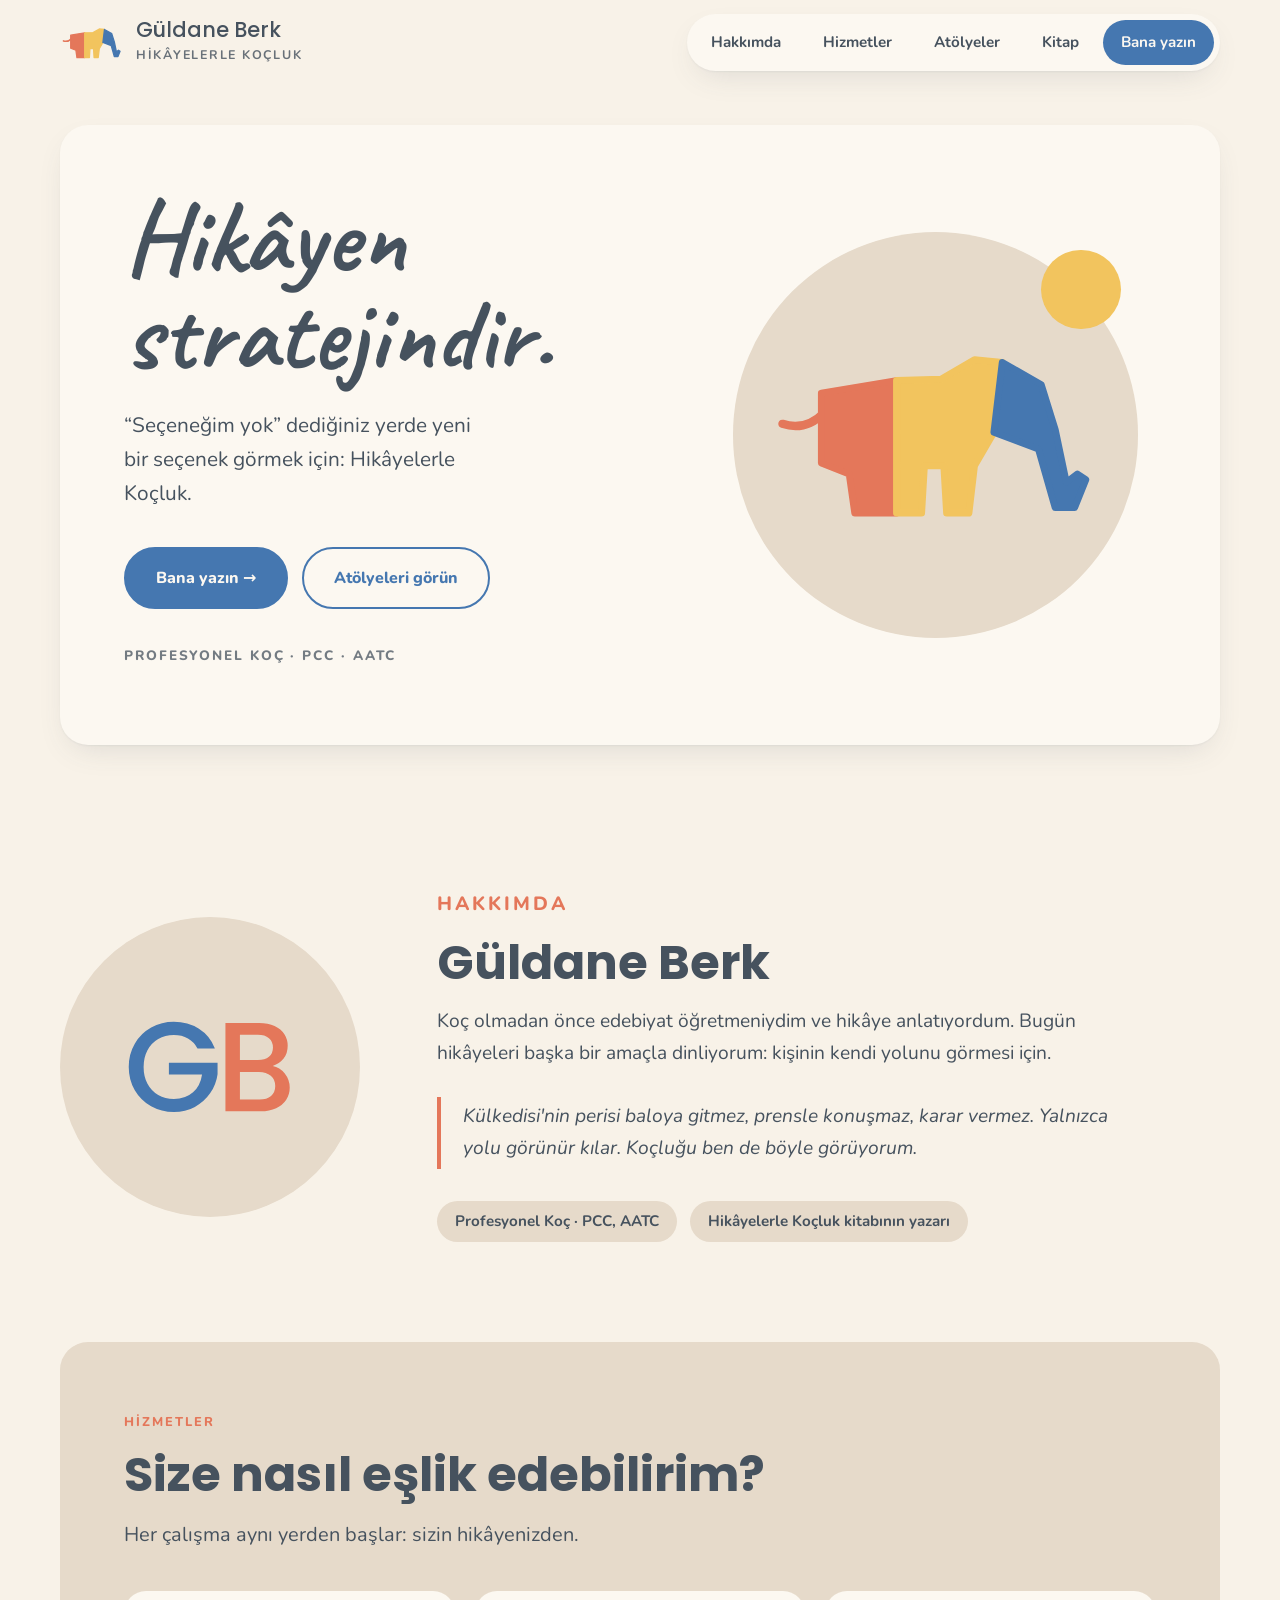
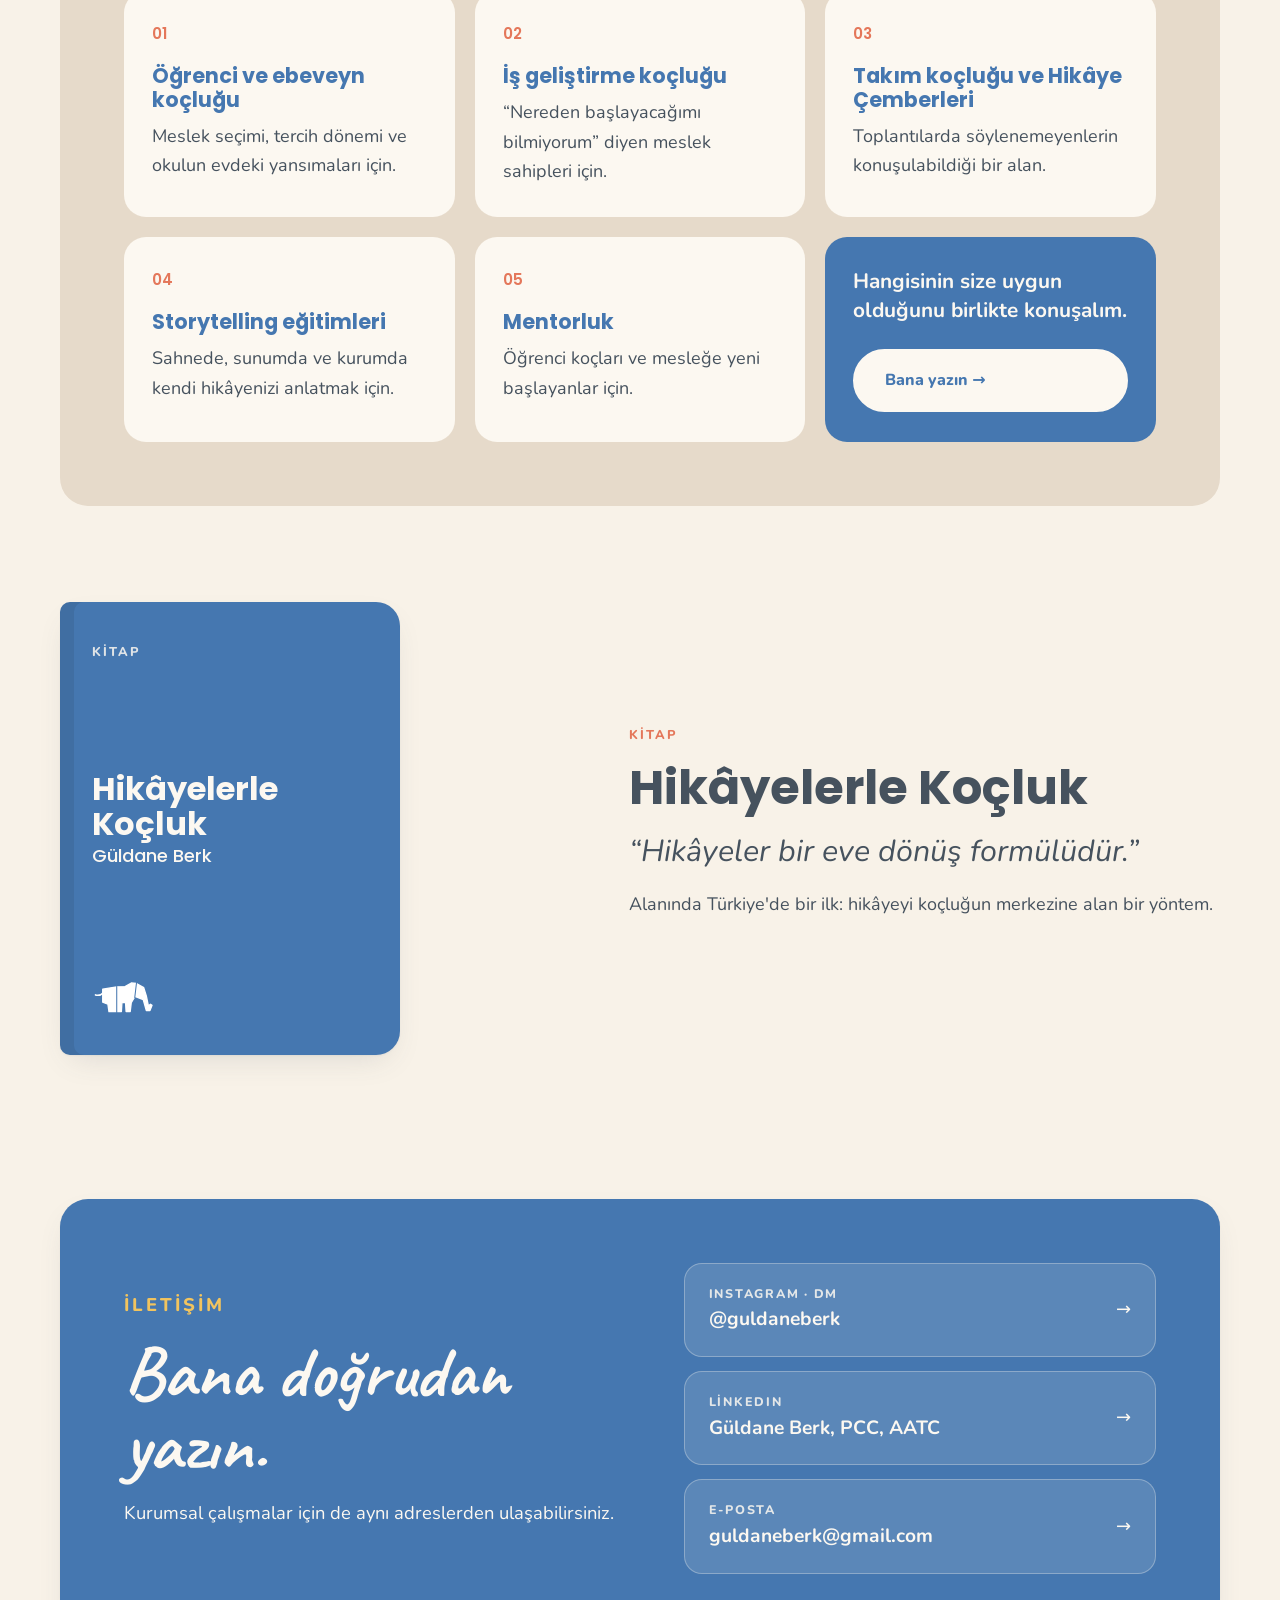
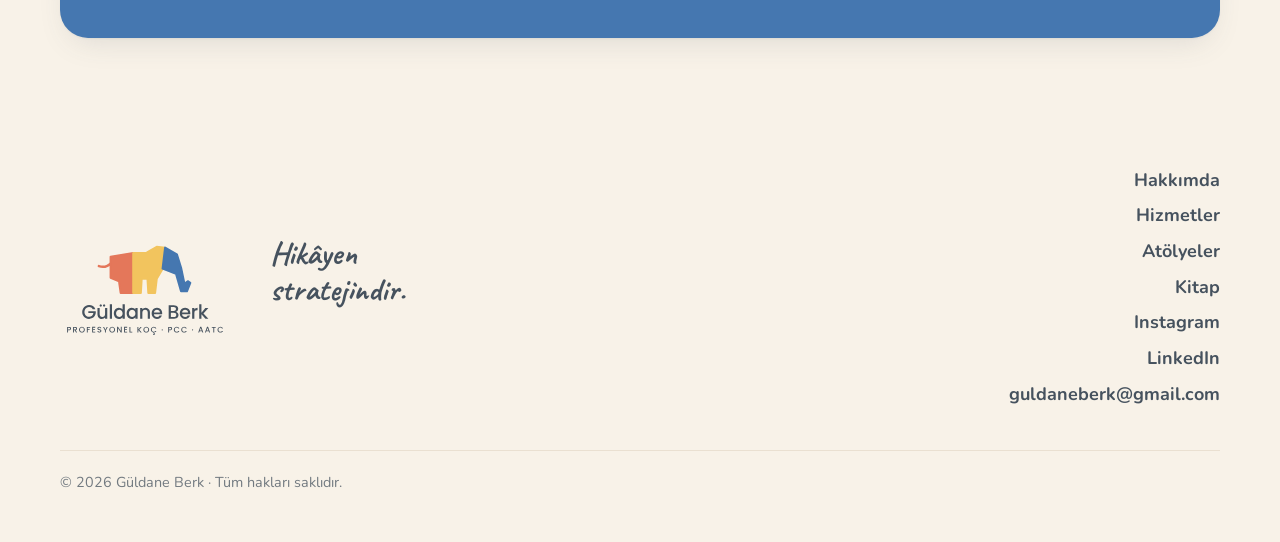
==== commit f92c428c: "İletişim ve alt bilgiye LinkedIn bağlantısı Co-Authored-By: Claude Opus 5.5 <noreply@anthropic.com> " ====
--- a/index.html
+++ b/index.html
@@ -112,6 +112,7 @@
         </div>
         <div class="yollar">
           <a class="yol" href="https://ig.me/m/guldaneberk"><span><small>Instagram · DM</small><strong>@guldaneberk</strong></span><span aria-hidden="true">→</span></a>
+          <a class="yol" href="https://www.linkedin.com/in/g%C3%BCldane-berk-pcc-aatc-b556441a4/"><span><small>LinkedIn</small><strong>Güldane Berk, PCC, AATC</strong></span><span aria-hidden="true">→</span></a>
           <a class="yol" href="mailto:guldaneberk@gmail.com"><span><small>E-posta</small><strong>guldaneberk@gmail.com</strong></span><span aria-hidden="true">→</span></a>
         </div>
       </div>
@@ -130,6 +131,7 @@
       <a href="atolyeler/">Atölyeler</a>
       <a href="#kitap">Kitap</a>
       <a href="https://instagram.com/guldaneberk">Instagram</a>
+      <a href="https://www.linkedin.com/in/g%C3%BCldane-berk-pcc-aatc-b556441a4/">LinkedIn</a>
       <a href="mailto:guldaneberk@gmail.com">guldaneberk@gmail.com</a>
     </nav>
     <p class="telif">© 2026 Güldane Berk · Tüm hakları saklıdır.</p>
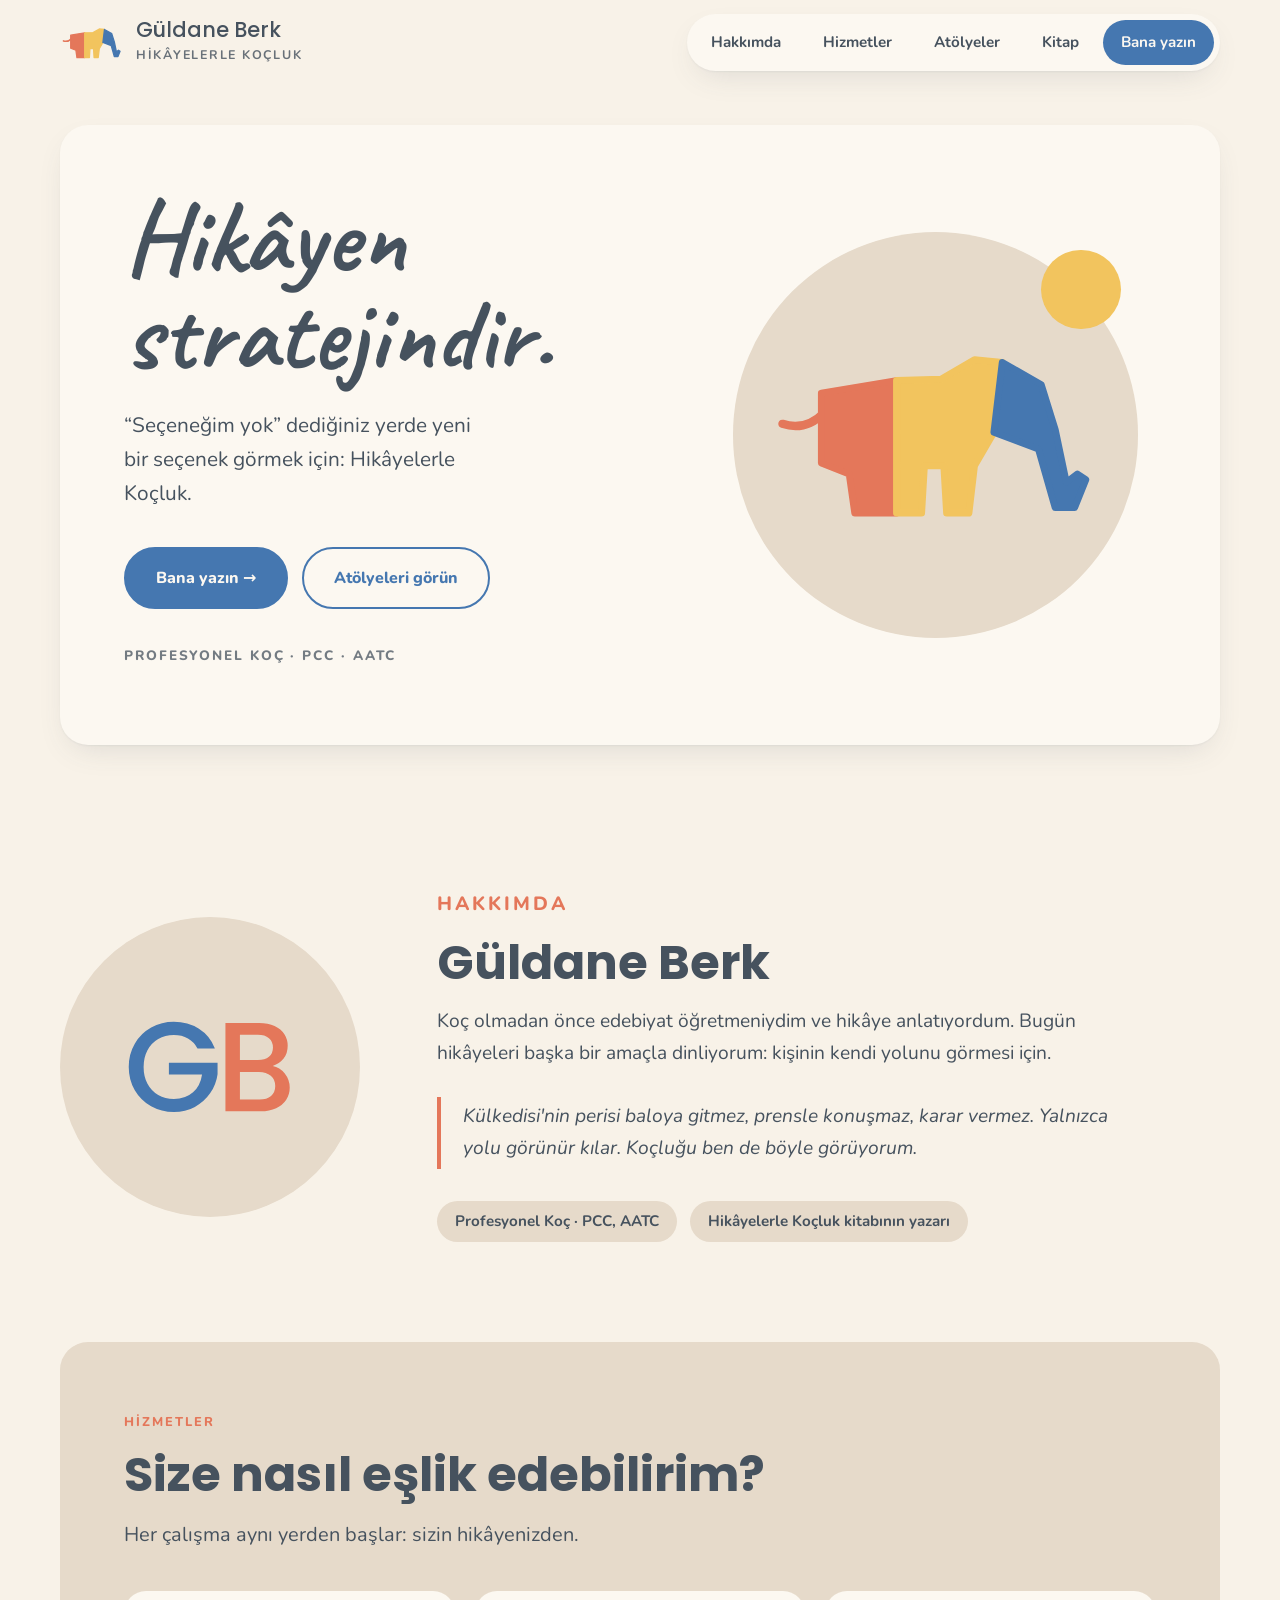
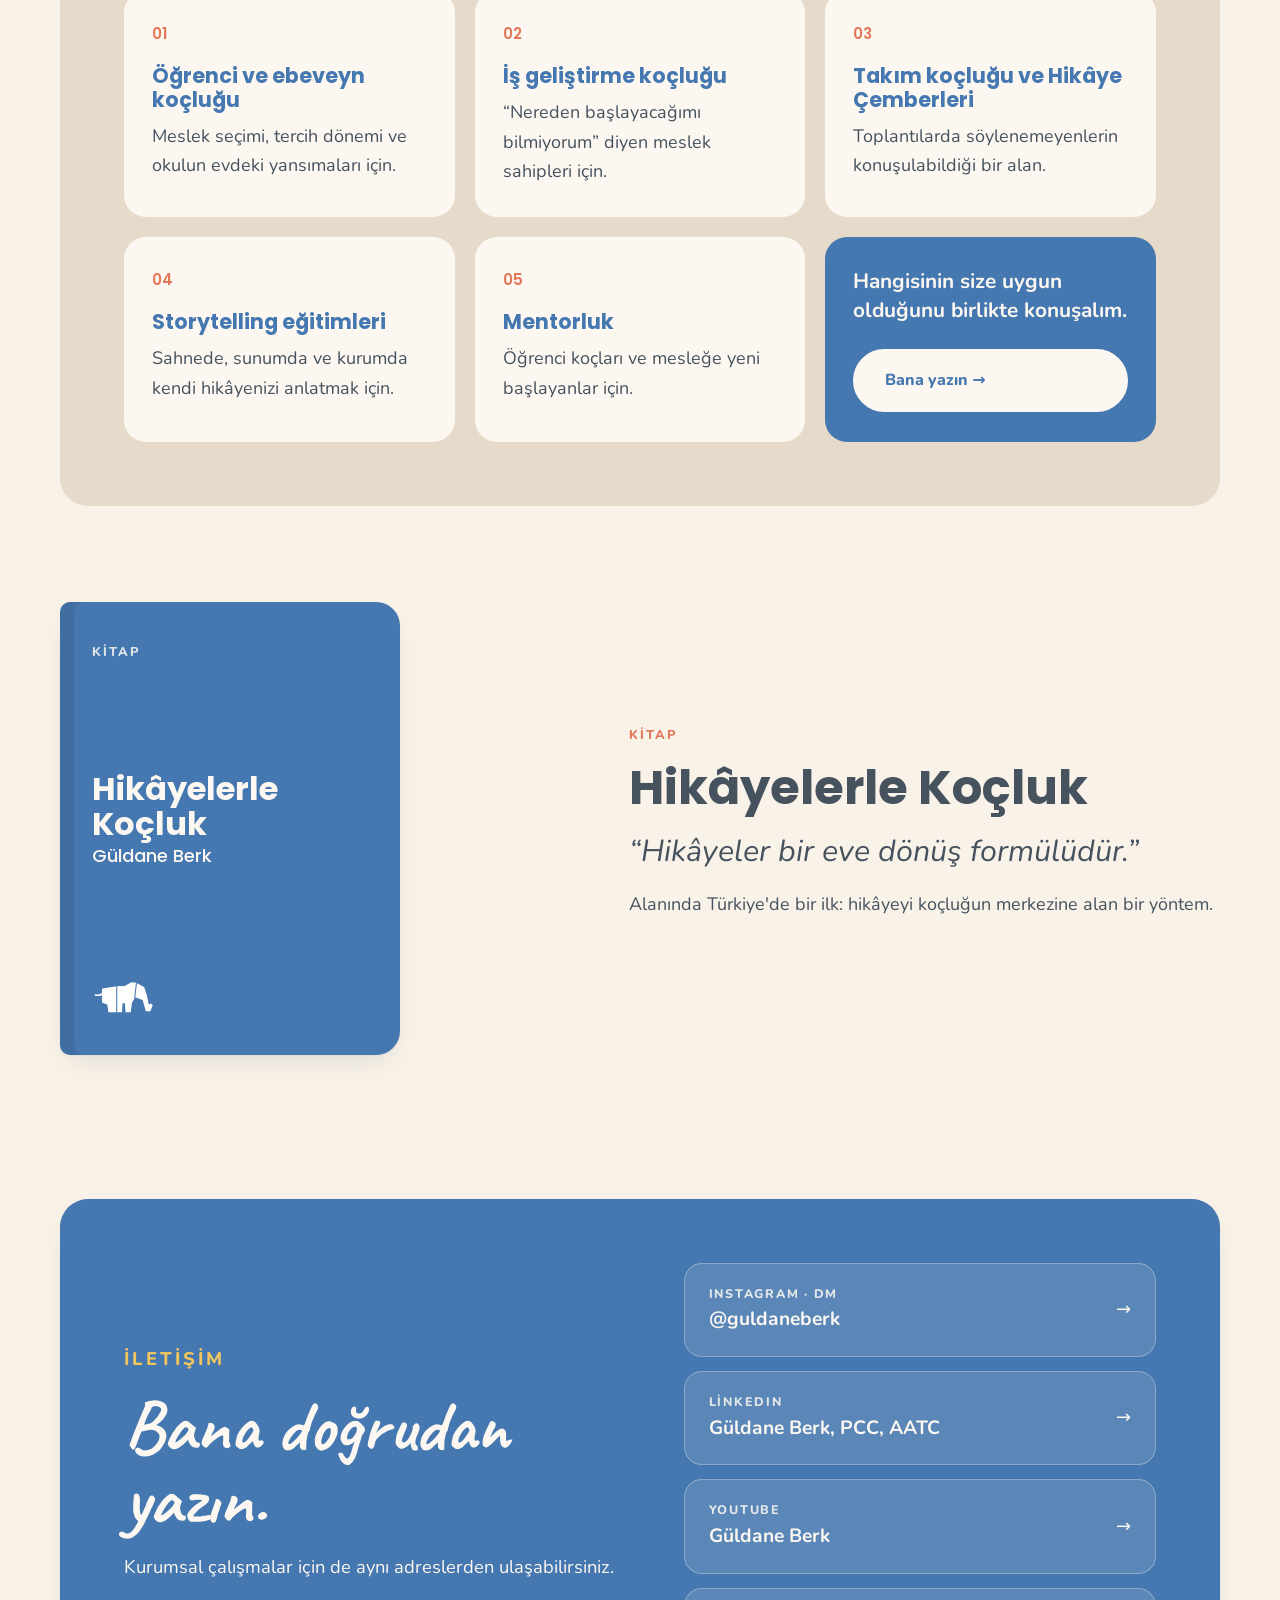
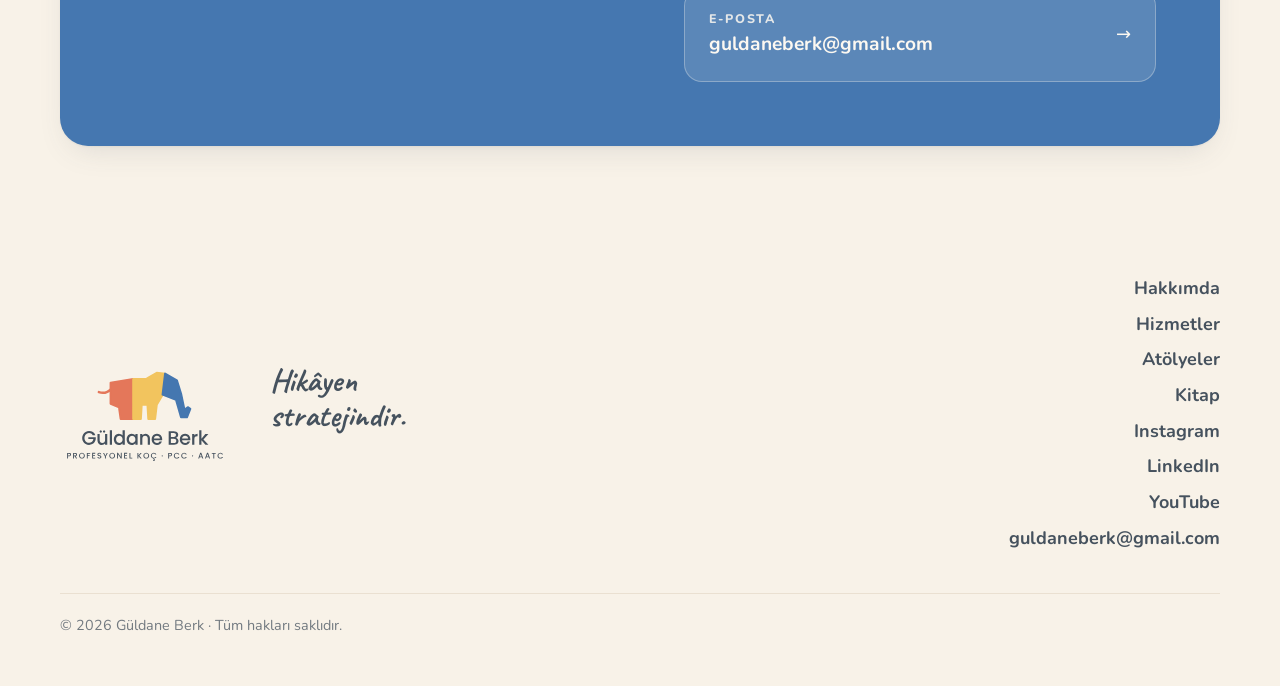
==== commit 7e9301b9: "YouTube bağlantısı eklendi (LinkedIn'in altına) Co-Authored-By: Claude Sonnet 5.5 <noreply@anthropic" ====
--- a/index.html
+++ b/index.html
@@ -113,6 +113,7 @@
         <div class="yollar">
           <a class="yol" href="https://ig.me/m/guldaneberk"><span><small>Instagram · DM</small><strong>@guldaneberk</strong></span><span aria-hidden="true">→</span></a>
           <a class="yol" href="https://www.linkedin.com/in/g%C3%BCldane-berk-pcc-aatc-b556441a4/"><span><small>LinkedIn</small><strong>Güldane Berk, PCC, AATC</strong></span><span aria-hidden="true">→</span></a>
+          <a class="yol" href="https://www.youtube.com/@guldaneberk3611"><span><small>YouTube</small><strong>Güldane Berk</strong></span><span aria-hidden="true">→</span></a>
           <a class="yol" href="mailto:guldaneberk@gmail.com"><span><small>E-posta</small><strong>guldaneberk@gmail.com</strong></span><span aria-hidden="true">→</span></a>
         </div>
       </div>
@@ -132,6 +133,7 @@
       <a href="#kitap">Kitap</a>
       <a href="https://instagram.com/guldaneberk">Instagram</a>
       <a href="https://www.linkedin.com/in/g%C3%BCldane-berk-pcc-aatc-b556441a4/">LinkedIn</a>
+      <a href="https://www.youtube.com/@guldaneberk3611">YouTube</a>
       <a href="mailto:guldaneberk@gmail.com">guldaneberk@gmail.com</a>
     </nav>
     <p class="telif">© 2026 Güldane Berk · Tüm hakları saklıdır.</p>
